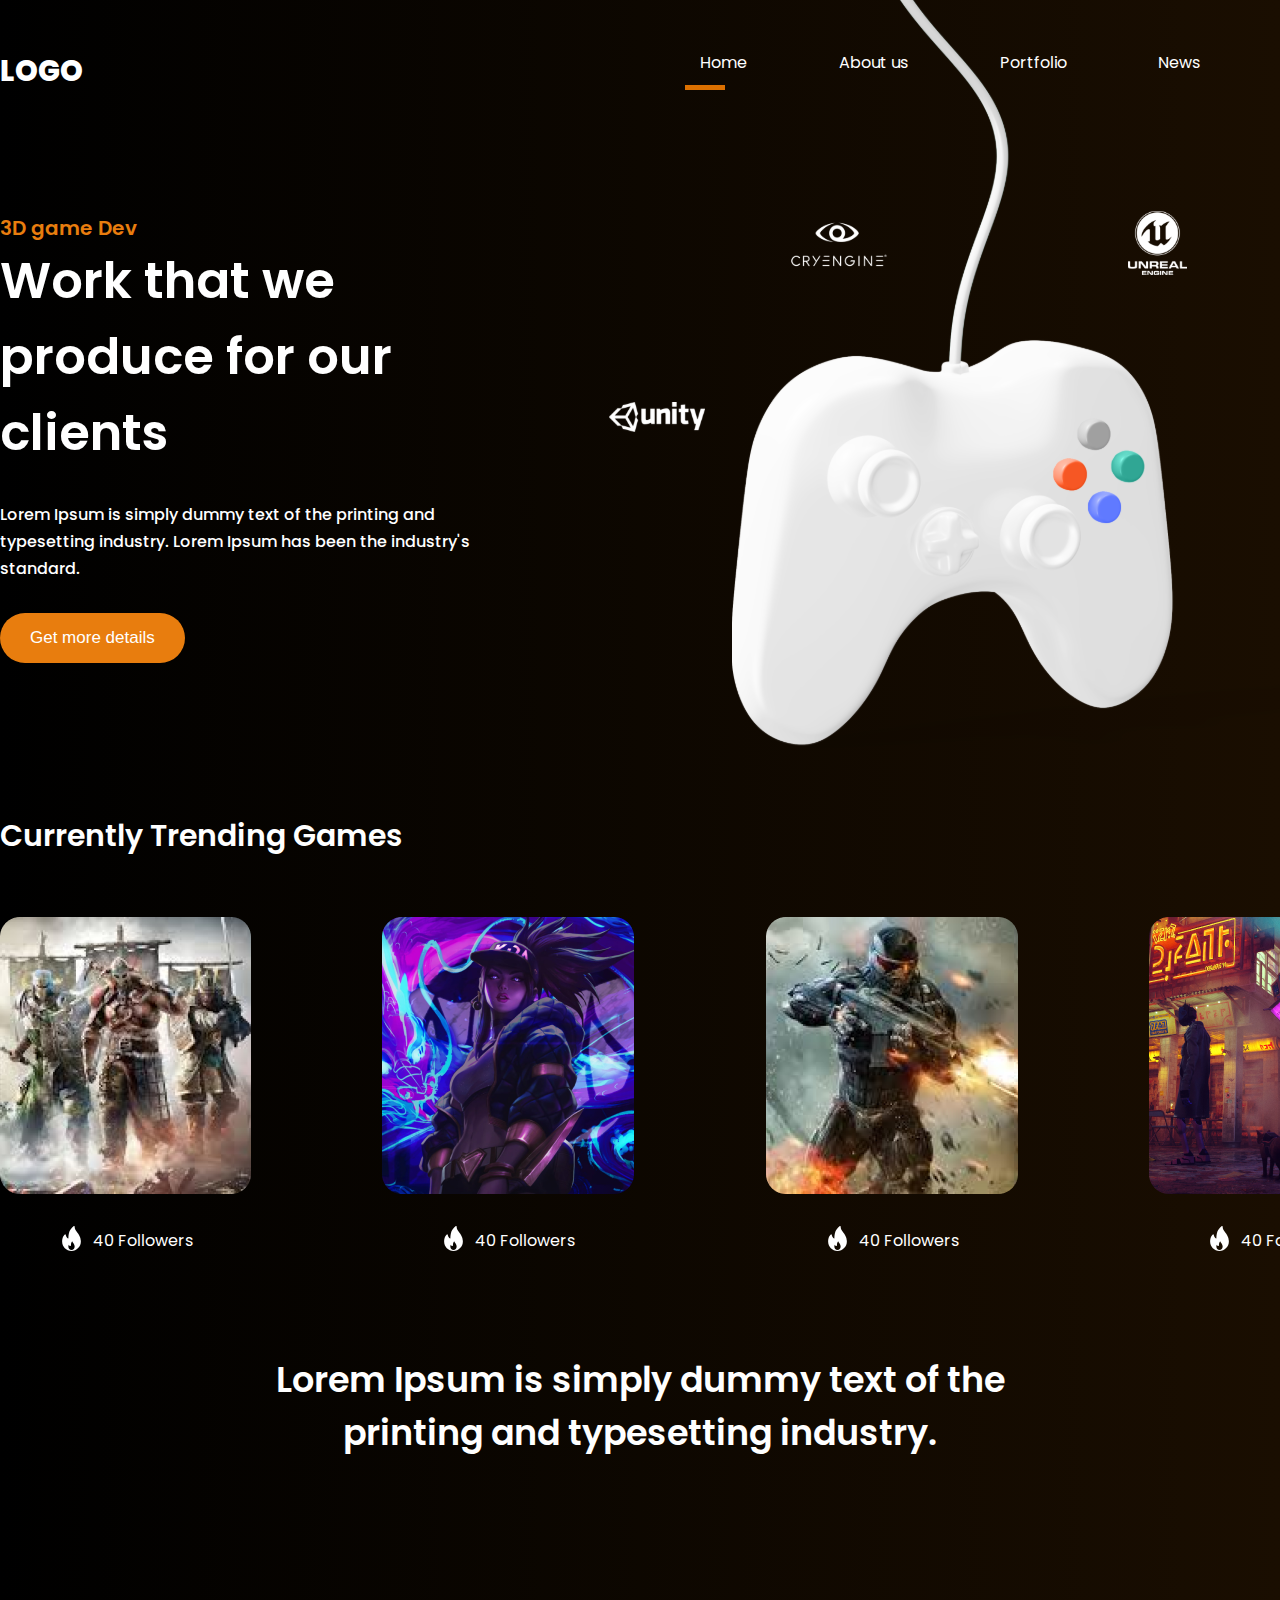
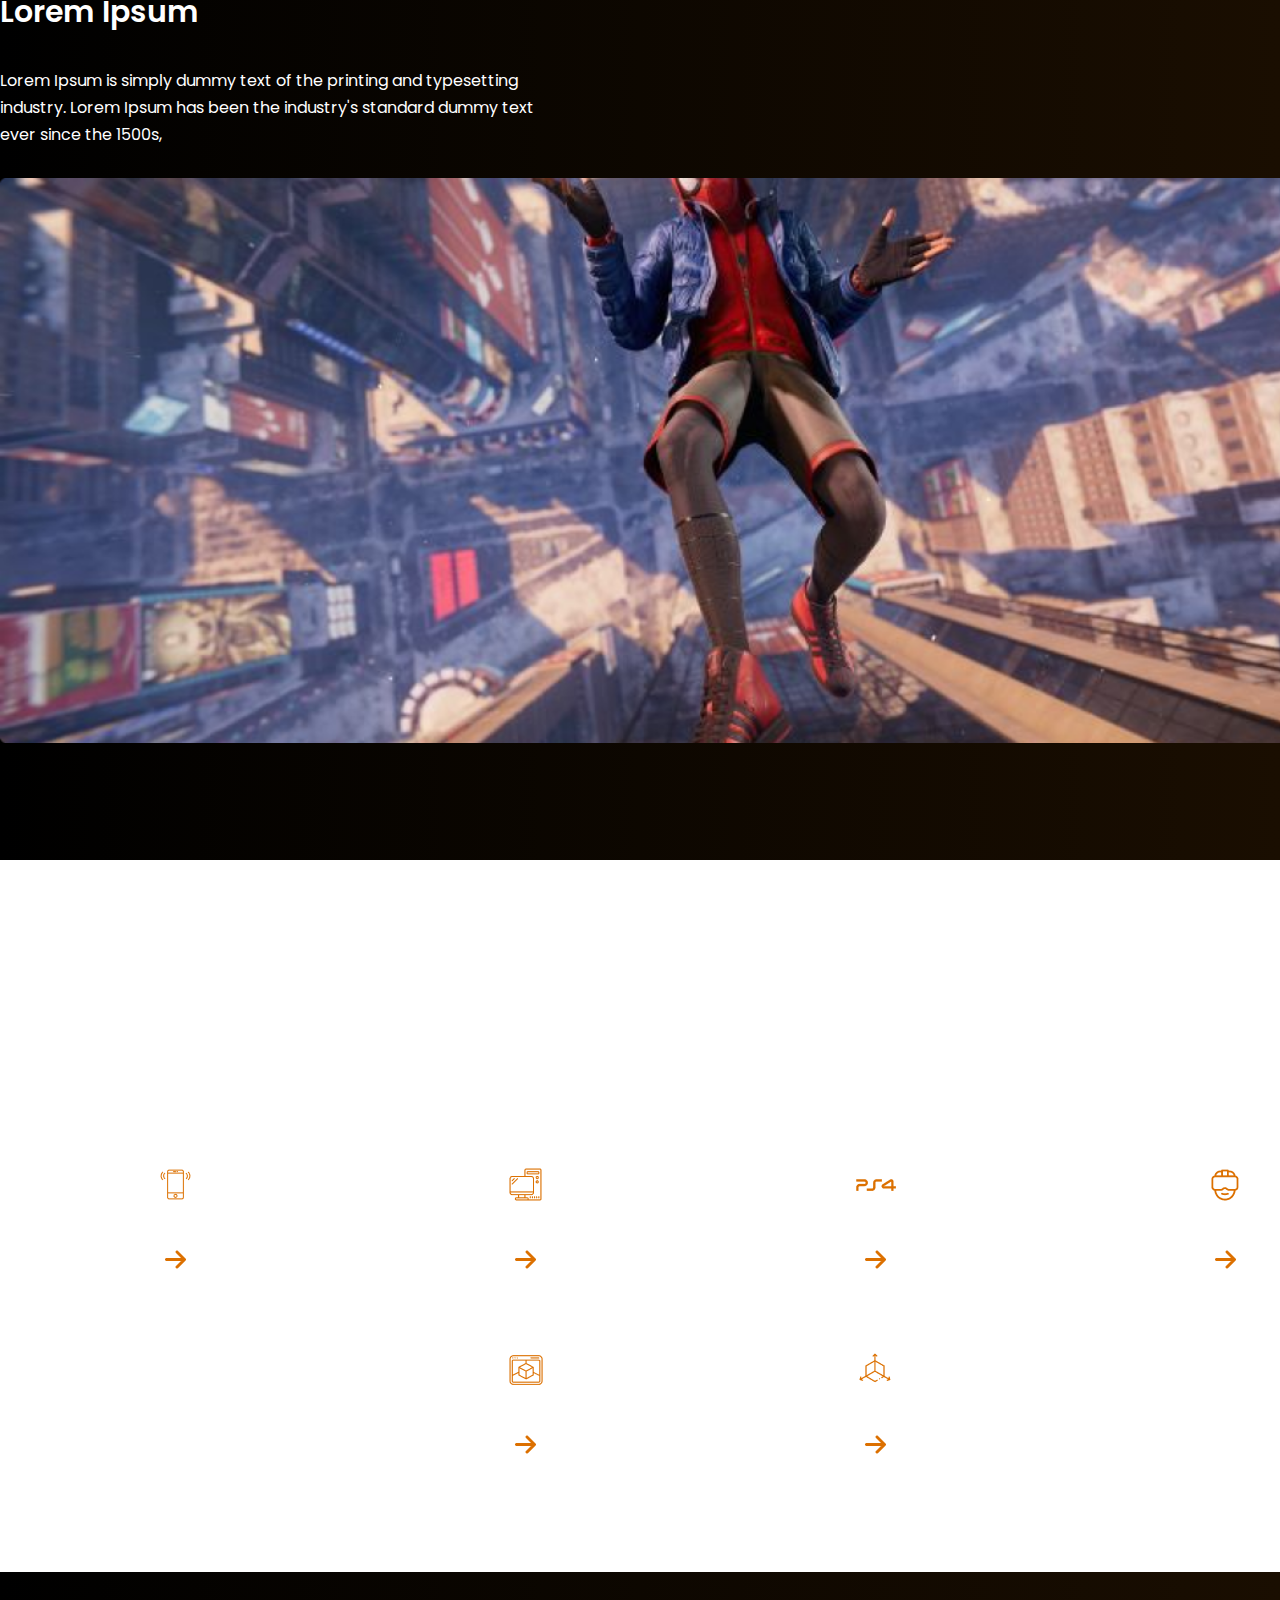
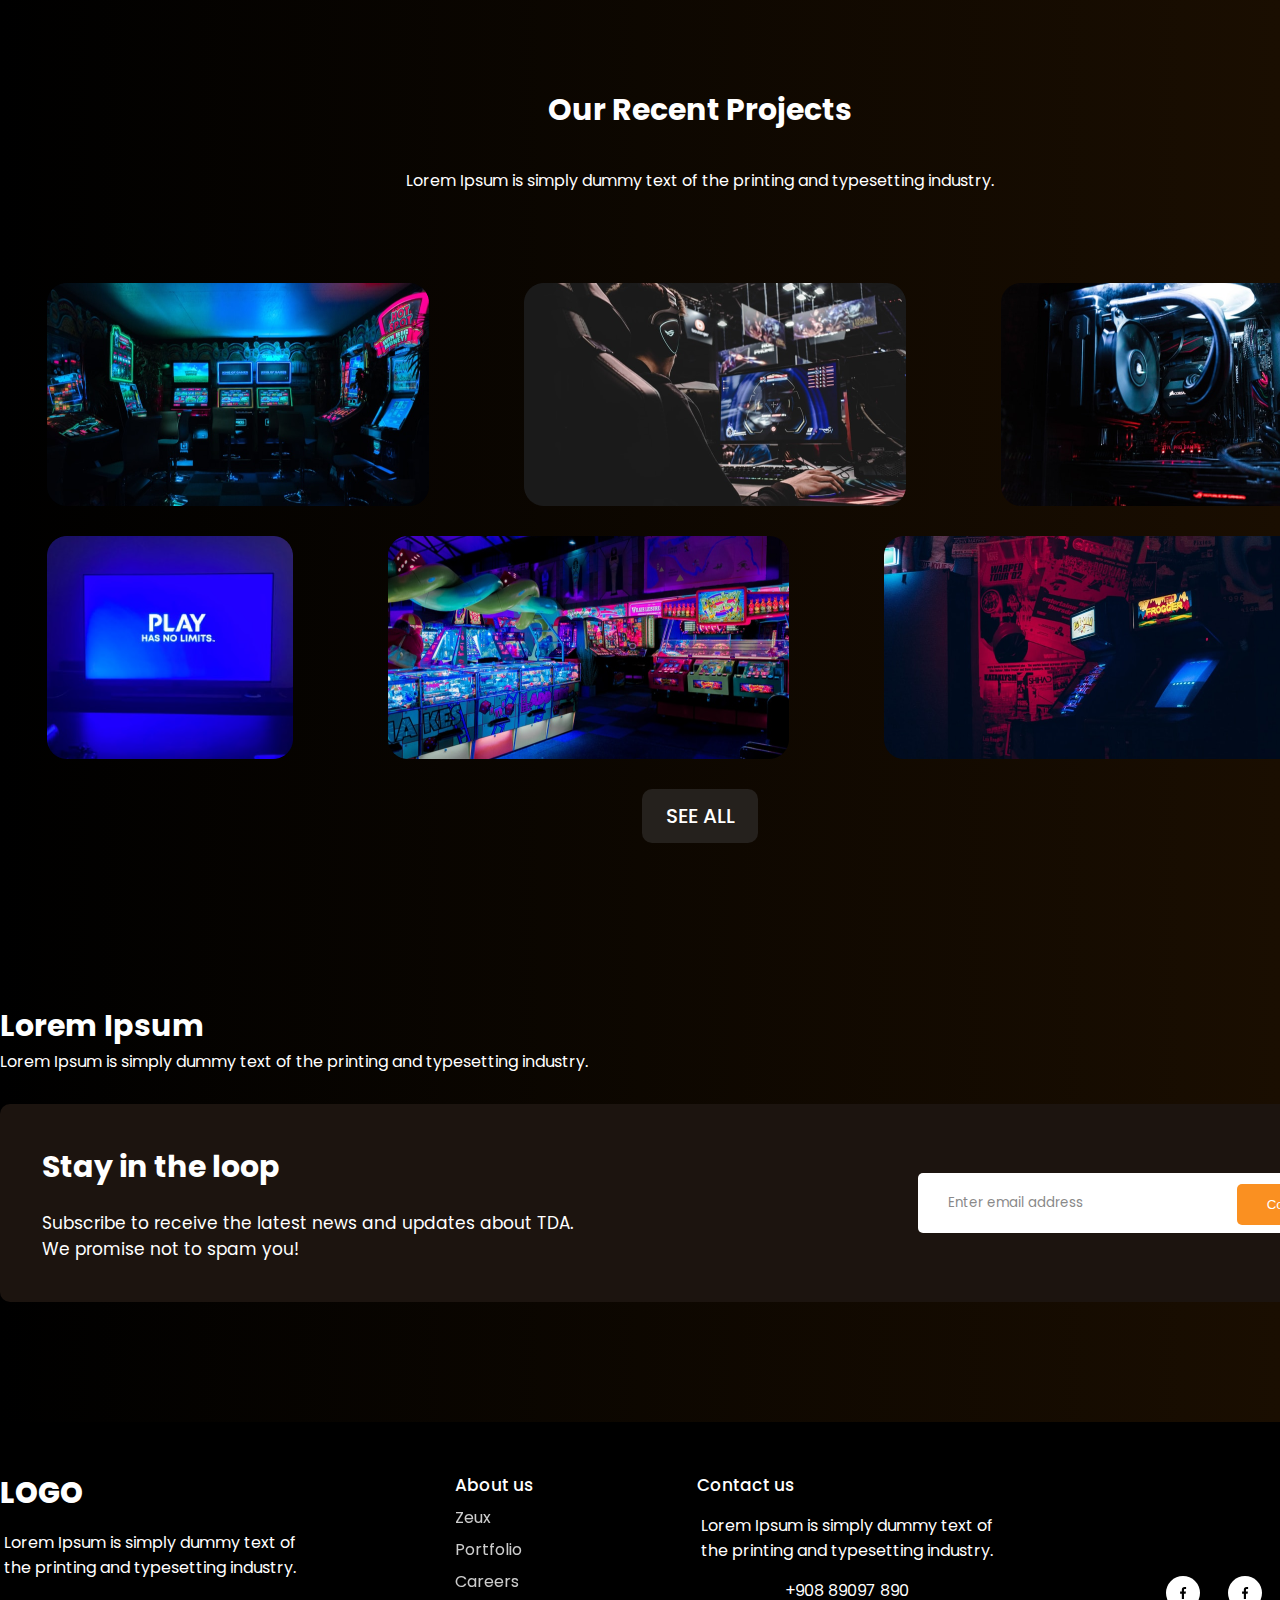
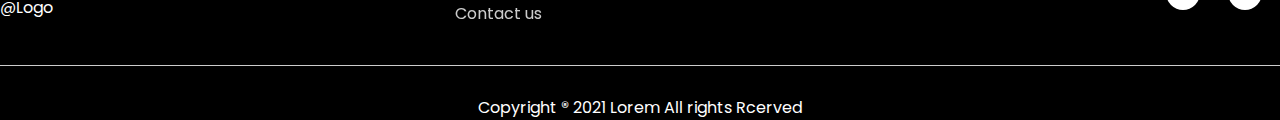
==== index.html @ ad62f010 "Закончит разметку footer" ====
<!DOCTYPE html>
<html lang="en">

<head>
    <meta charset="UTF-8">
    <meta name="viewport" content="width=device-width, initial-scale=1.0">
    <title>Layout practice</title>
    <link rel="stylesheet" href="css/main.css">
    <link rel="preconnect" href="https://fonts.googleapis.com">
    <link rel="preconnect" href="https://fonts.gstatic.com" crossorigin>
    <link
        href="https://fonts.googleapis.com/css2?family=Poppins:ital,wght@0,100;0,200;0,300;0,400;0,500;0,600;0,700;0,800;0,900;1,100;1,200;1,300;1,400;1,500;1,600;1,700;1,800;1,900&display=swap"
        rel="stylesheet">
</head>

<body>
    <div class="wrapper">
        <header class="container">
            <span class="logo">logo</span>
            <nav>
                <ul>
                    <li class="active"><a href="#">Home</a></li>
                    <li><a href="#">About us</a></li>
                    <li><a href="#">Portfolio</a></li>
                    <li><a href="#">News</a></li>
                    <li class="btn"><a href="#">Contacts</a></li>
                </ul>
            </nav>
        </header>
        <div class="hero container">
            <div class="hero--info">
                <h2>3D game Dev</h2>
                <h1>Work that we produce for our clients</h1>
                <p>Lorem Ipsum is simply dummy text of the printing and typesetting industry. Lorem Ipsum has been the
                    industry's standard.</p>
                <button class="btn">Get more details</button>
            </div>
            <img src="/img/joystick.svg" alt="joystick">
        </div>
        <div class="container trending">
            <a href="#" class="see-all">SEE ALL</a>
            <h3>Currently Trending Games</h3>

            <div class="games">
                <div class="block">
                    <img src="/img/games/game1.png" alt="some game">
                    <span><img src="/img/fire.svg" alt="fire">40 Followers</span>
                </div>
                <div class="block">
                    <img src="/img/games/game2.png" alt="some game">
                    <span><img src="/img/fire.svg" alt="fire">40 Followers</span>
                </div>
                <div class="block">
                    <img src="/img/games/game3.png" alt="some game">
                    <span><img src="/img/fire.svg" alt="fire">40 Followers</span>
                </div>
                <div class="block">
                    <img src="/img/games/game4.png" alt="some game">
                    <span><img src="/img/fire.svg" alt="fire">40 Followers</span>
                </div>
            </div>
        </div>

        <div class="container big-text">
            <p>Lorem Ipsum is simply dummy text of the printing and typesetting industry.</p>
        </div>
        <div class="container banner">
            <h3>Lorem Ipsum</h3>
            <p>Lorem Ipsum is simply dummy text of the printing and typesetting industry. Lorem Ipsum has been the
                industry's standard dummy text ever since the 1500s,</p>
            <img src="/img/banner.png" alt="banner">
        </div>
    </div>

    <div class="features">
        <div class="container">
            <h3>Lorem Ipsum is simply dummy text of the printing and typesetting industry.</h3>
            <p class="features-info__text">Lorem Ipsum is simply dummy text of the printing and typesetting industry.
                Lorem Ipsum has been the
                industry's standard dummy text ever since the 1500s,</p>
            <div class="info">
                <div class="block">
                    <img src="/img/features/feature1.png" alt="Mobile Game Development">
                    <p>Mobile Game Development</p>
                    <img src="/img/arrow.png" alt="arrow nav">
                </div>
                <div class="block">
                    <img src="/img/features/feature2.png" alt="PC Game Development">
                    <p>PC Game Development</p>
                    <img src="/img/arrow.png" alt="arrow nav">
                </div>
                <div class="block">
                    <img src="/img/features/feature3.png" alt="PS4 Game Development">
                    <p>PS4 Game Development</p>
                    <img src="/img/arrow.png" alt="arrow nav">
                </div>
                <div class="block">
                    <img src="/img/features/feature4.png" alt="AR/VR Solutions">
                    <p>AR/VR Solutions</p>
                    <img src="/img/arrow.png" alt="arrow nav">
                </div>
                <div class="block">
                    <img src="/img/features/feature5.png" alt="AR/ VR design">
                    <p>AR/ VR design</p>
                    <img src="/img/arrow.png" alt="arrow nav">
                </div>
                <div class="block">
                    <img src="/img/features/feature6.png" alt="3D Modelings">
                    <p>3D Modelings</p>
                    <img src="/img/arrow.png" alt="arrow nav">
                </div>
            </div>
        </div>
    </div>

    <div class="wrapper">
        <div class="container projects">
            <h3>Our Recent Projects</h3>
            <p>Lorem Ipsum is simply dummy text of the printing and typesetting industry. </p>
            <div class="images">
                <img src="/img/recent projects/proj1.png" alt="some project">
                <img src="/img/recent projects/proj2.png" alt="some project">
                <img src="/img/recent projects/proj3.png" alt="some project">

            </div>
            <div class="images">
                <img src="/img/recent projects/proj5.png" alt="some project">
                <img src="/img/recent projects/proj4.png" alt="some project">
                <img src="/img/recent projects/proj6.png" alt="some project">

            </div>
            <a class="see-all" href="#">SEE ALL</a>
        </div>
        <div class="container email">
            <h3>Lorem Ipsum</h3>
            <p>Lorem Ipsum is simply dummy text of the printing and typesetting industry.</p>
            <div class="block">
                <div class="email-info">
                    <h4>Stay in the loop</h4>
                    <p>Subscribe to receive the latest news and updates about TDA.
                        We promise not to spam you! </p>
                </div>
                <form method="post">
                    <input type="email" name="user-email" placeholder="Enter email address">
                    <button class="email__button">Continue</button>
                </form>
            </div>
        </div>
    </div>

    <footer>
        <div class="blocks container">
            <div>
                <span class="logo">logo</span>
                <p>Lorem Ipsum is simply dummy text of the printing and typesetting industry.</p>
                <p class="logo-text">@Logo</p>
            </div>
            <div>
                <h4>About us</h4>
                <ul>
                    <li>Zeux</li>
                    <li>Portfolio</li>
                    <li>Careers</li>
                    <li>Contact us</li>
                </ul>
            </div>
            <div>
                <h4>Contact us</h4>
                <p>Lorem Ipsum is simply dummy text of the printing and typesetting industry.</p>
                <p>+908 89097 890</p>
            </div>
            <div class="contacts">
             <div class="contacts-logo">
                <img src="/img/contacts/facebook.svg" alt="facebook logo">
             </div>
             <div class="contacts-logo">
                <img src="/img/contacts/facebook.svg" alt="facebook logo">
             </div>
             <div class="contacts-logo">
                <img src="/img/contacts/facebook.svg" alt="facebook logo">
             </div>
             <div class="contacts-logo">
                <img src="/img/contacts/facebook.svg" alt="facebook logo">
             </div>
            </div>
        </div>
        <hr>
        <p>Copyright ® 2021 Lorem All rights Rcerved</p>
    </footer>
</body>

</html>
---- css/main.css ----
* {
    margin: 0;
    padding: 0;
    color: #fff;
}

body {
    font-family: 'Poppins', sans-serif;
    font-weight: 400;
    font-size: 16px;
}

a {
    text-decoration: none;
}

img {
   max-width: 100%;
}

h3 {
    font-size: 30px;
}

.wrapper {
    background: rgb(0,0,0);
    background: linear-gradient(90deg, rgba(0,0,0,1) 0%, rgba(26,14,1,1) 100%);
    width: 100%;
}

.container {
    width: 1400px;
    margin: 0 auto;
}

header {
    padding: 50px 0;
}

header .logo,
footer .blocks .logo {
    text-transform: uppercase;
    font-size: 29px;
    font-weight: 800;
}

header nav {
    float: right;
    width: 50%;
}

header nav ul {
    list-style: none;
    display: flex;
    justify-content: space-between;
    z-index: 2;
    position: relative;
}

header nav ul li {
    display: inline-block;
}

header nav ul li.active::after {
   content: '';
   display: block;
   width: 40px;
   height: 5px;
   background-color: #DC7000;
   position: relative;
   top: 10px;
   left: -15px;

}

header nav ul li:not(.active):not(.btn) a:hover{
border-bottom: 5px solid #DC7000;
}

header nav ul li.btn a, .email .block button {
    background-color: #FA9021;
    padding: 9px 17px;
    border-radius: 5px;
    transition: all 500ms ease;
}

header nav ul li.btn a:hover, .email .block button:hover {
    background-color: #a02604;
}

.hero {
    padding-bottom: 100px;
    position: relative;
    z-index: 1;
}

.hero--info {
    width: 527px;
    padding-top: 70px;
}

.hero--info h2 {
    font-size: 20px;
    color: #E87D0E;
    font-weight: 600;
}

.hero--info h1 {
    font-size: 50px;
    font-weight: 600;
}

.hero--info p {
    font-weight: 500;
    line-height: 170%;
    margin: 30px 0;
}

.hero--info .btn {
    background: rgb(232,125,14);
    background: linear-gradient(90deg, rgba(232,125,14,1) 100%, rgba(251,158,60,1) 100%);
    border-radius: 50px;
    padding: 15px 30px;
    border: 0;
    transition: all 500ms ease;
    font-size: 17px;
}

.hero--info .btn:hover {
    cursor: pointer;
    transform: scale(1.1);
}

.hero img {
    position: absolute;
    top: -150px;
    right: 0;
}

.trending {
    padding-top: 50px;
}

.trending h3 {
    font-weight: 600;
}

.trending .see-all, .projects .see-all {
    font-size: 20px;
    font-weight: 500;
    border-radius: 10px;
    background-color: #25211D;
    padding: 12px 23px;
    display: block;
    float: right;
    transition: all 500ms ease;
}

.trending .see-all:hover, .projects .see-all:hover {
    transform: scale(1.1);
}

.trending .games {
    display: flex;
    justify-content: space-between;
    width: 100%;
    padding: 50px 0;
}

.trending .games span {
    display: block;
    text-align: center;
    margin-top: 20px;
}

.trending .games span img {
   position: relative;
   top: 5px;
   margin-right: 9px;
}

.big-text {
    padding: 50px 0;
    font-weight: 600;
    font-size: 35px;
    width: 826px;
    text-align: center;
}

.banner {
    padding: 80px 0;
}

.banner h3 {
    font-weight: 600;
    font-size: 30px;
    margin-bottom: 32px;
}

.banner p {
  line-height: 170%;
  margin-bottom: 30px;
  width: 545px;
}

.banner img {
    width: 100%;
    margin-bottom: 30px;
}

.features {
    background: url('/img/background.png') no-repeat center center fixed;
    background-size: cover;
    padding: 80px 0;
}

.features h3, 
.features .features-info__text {
    text-align: center;
    margin-bottom: 20px;
    width: 800;
    margin-left: 310px;
    margin-right: 310px;
}


.features .info {
    display: flex;
    justify-content: center;
    flex-wrap: wrap;
}

.features .info .block {
    text-align: center;
    width: 25%;
    margin: 30px 0;
}

.projects {
    padding: 100px 0;
}

.projects h3, 
.projects p {
    text-align: center;
}

.projects h3 {
    padding: 15px 0;
}

.projects p {
    padding-top: 20px;
    padding-bottom: 60px;
}

.projects .images {
    display: flex;
    justify-content: space-around;
    margin: 30px 0;
}

.projects .see-all {
    float: none;
    text-align: center;
    width: 70px;
    margin: 0px auto auto auto;
}

.email {
    padding-bottom: 120px;
}

.email h3 {
    margin-top: 60px;
    font-size: 30px;
}

.email .block {
    background: #1C140F;
    margin-top: 30px;
    border-radius: 10px;
    padding: 40px 3%;
    width: 94%;
    display: flex;
    justify-content: space-between;
    align-items: center;
    position: relative;
}

.email-info p {
    font-size: 17px;
    width: 70%;
}

.email-info h4 {
    font-size: 30px;
    margin-bottom: 20px;
}

.email .block input {
    background: #fff;
    outline: none;
    border: 0;
    border-radius: 5px;
    width: 380px;
    font-family: 'Poppins', sans-serif;
    font-weight: 400;
    padding: 20px 30px;
    position: relative;
    
}

.email .block input::placeholder {
    color: #898989
}

.email .block button {
    cursor: pointer;
    border: 0;
    padding: 13px 30px;
    position: absolute;
    bottom: 77px;
    right: 50px;
}

footer {
    background: #000;
    padding-top: 50px;
}

footer .blocks {
    display: flex;
    justify-content: space-between;
}

footer .blocks p {
    width: 300px;
    margin: 15px 0;
}

footer .blocks h4 {
    font-weight: 500;
    font-size: 17px;
}

footer .blocks ul {
    list-style: none;

}

footer .blocks ul li {
    margin-top: 7px;
    opacity: 0.8;
}

footer hr {
    margin: 30px 0;
    border: 0;
    height: 0.6px;
    background: #ccc;
}

footer p {
    text-align: center;
}

footer .contacts {
    display: flex;
    align-items: flex-end;
}

footer .logo-text {
   text-align: left;
}
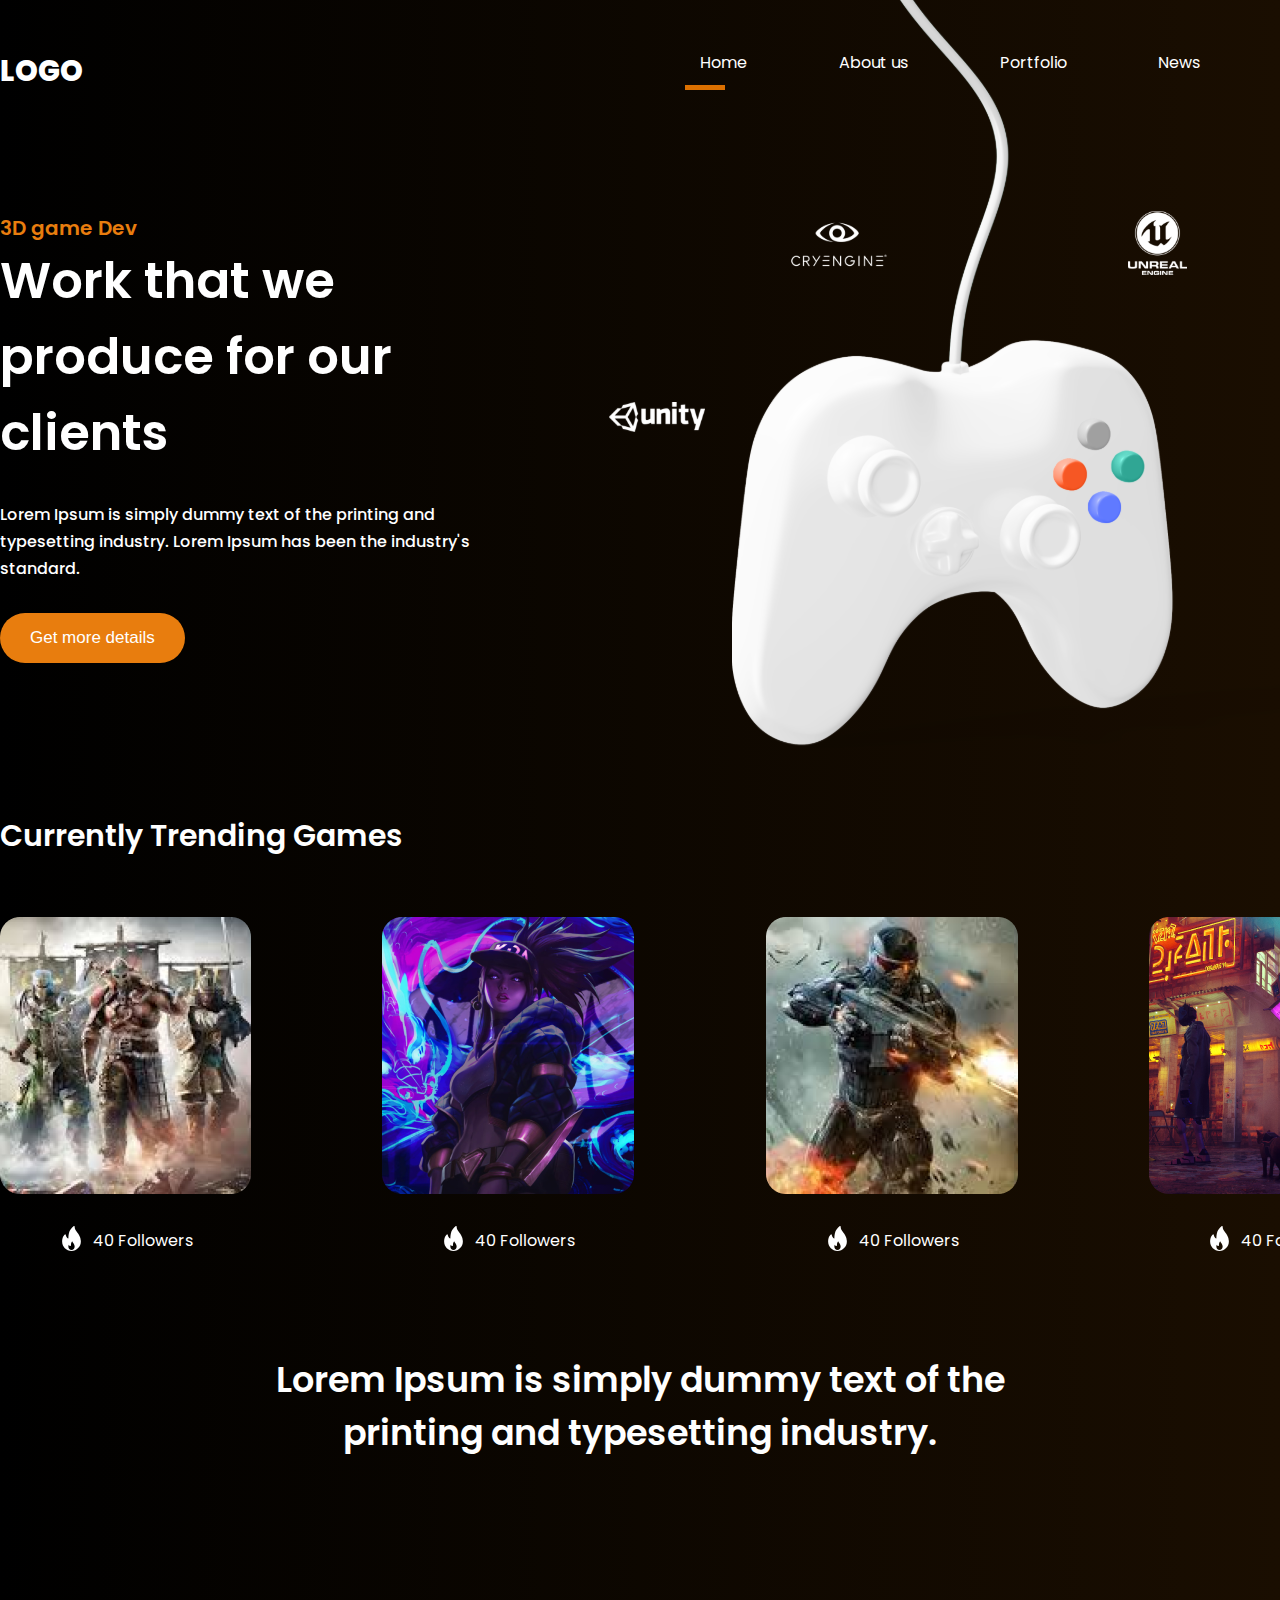
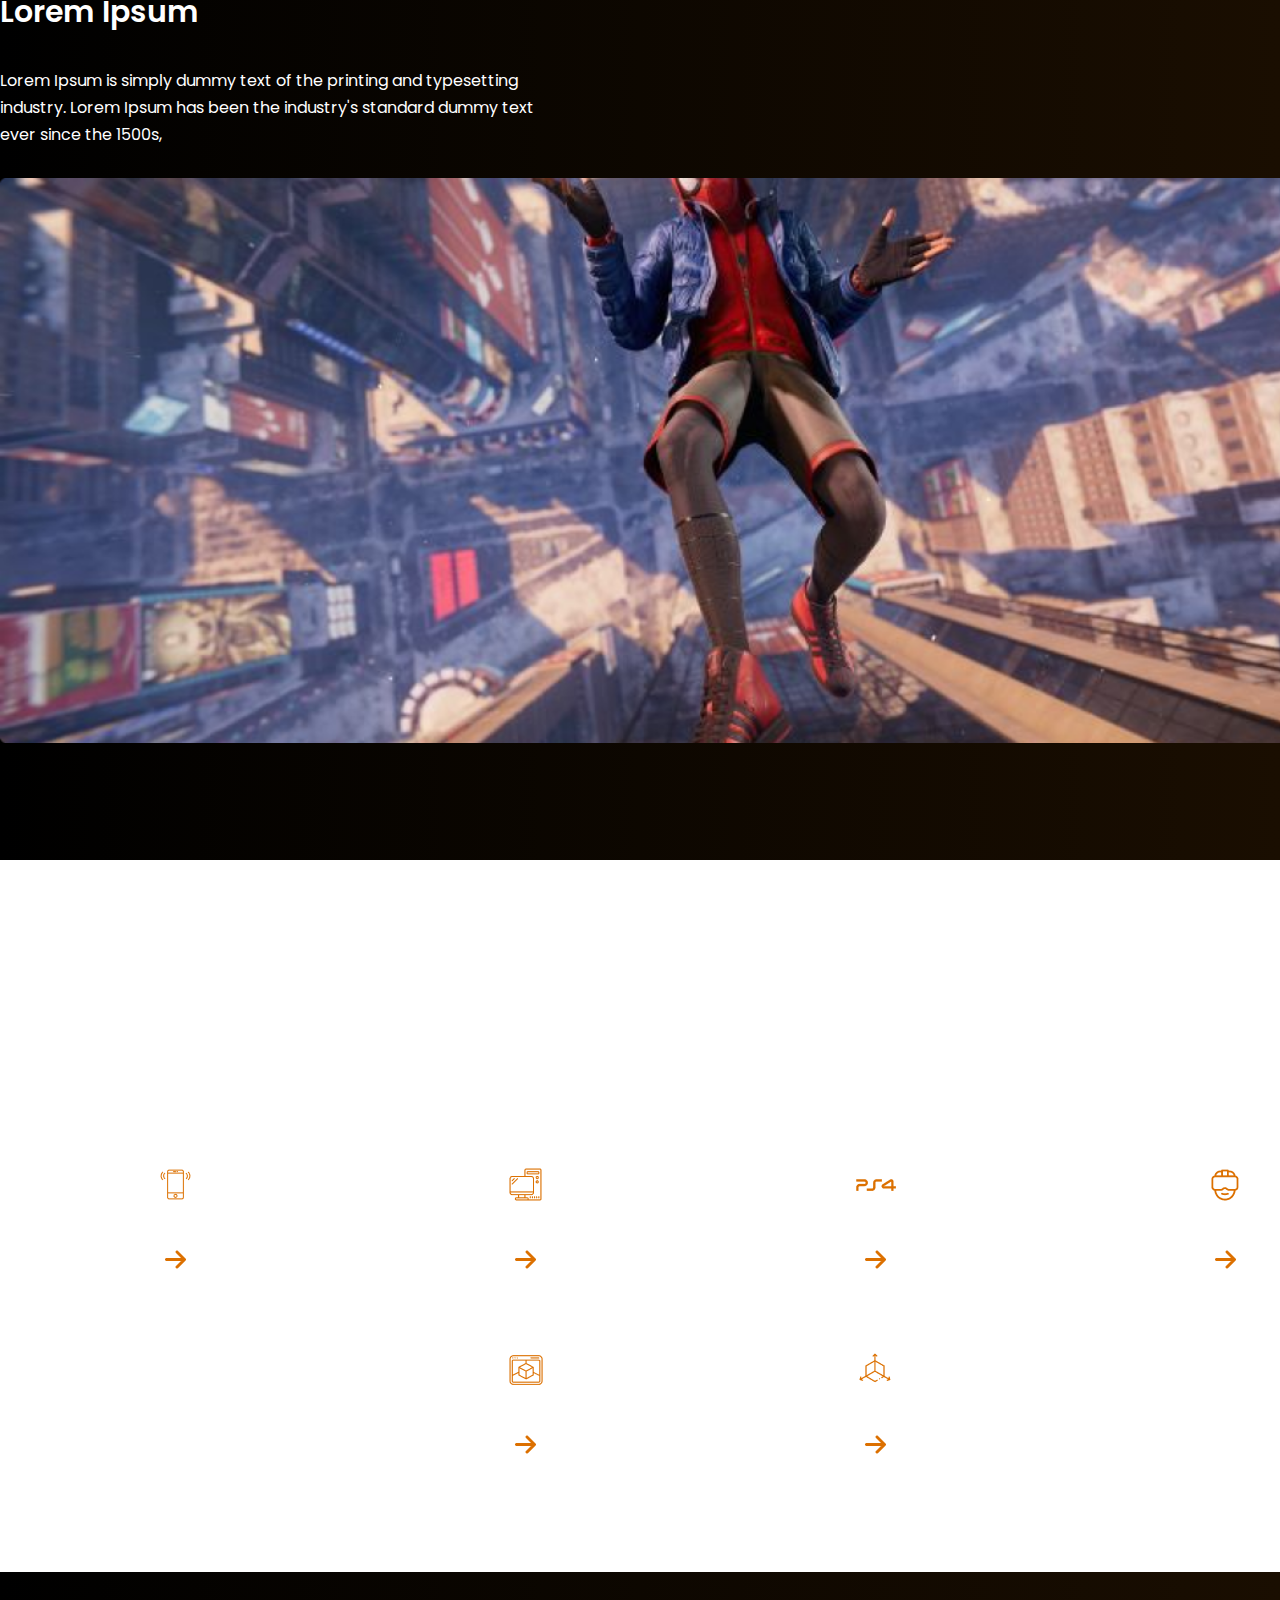
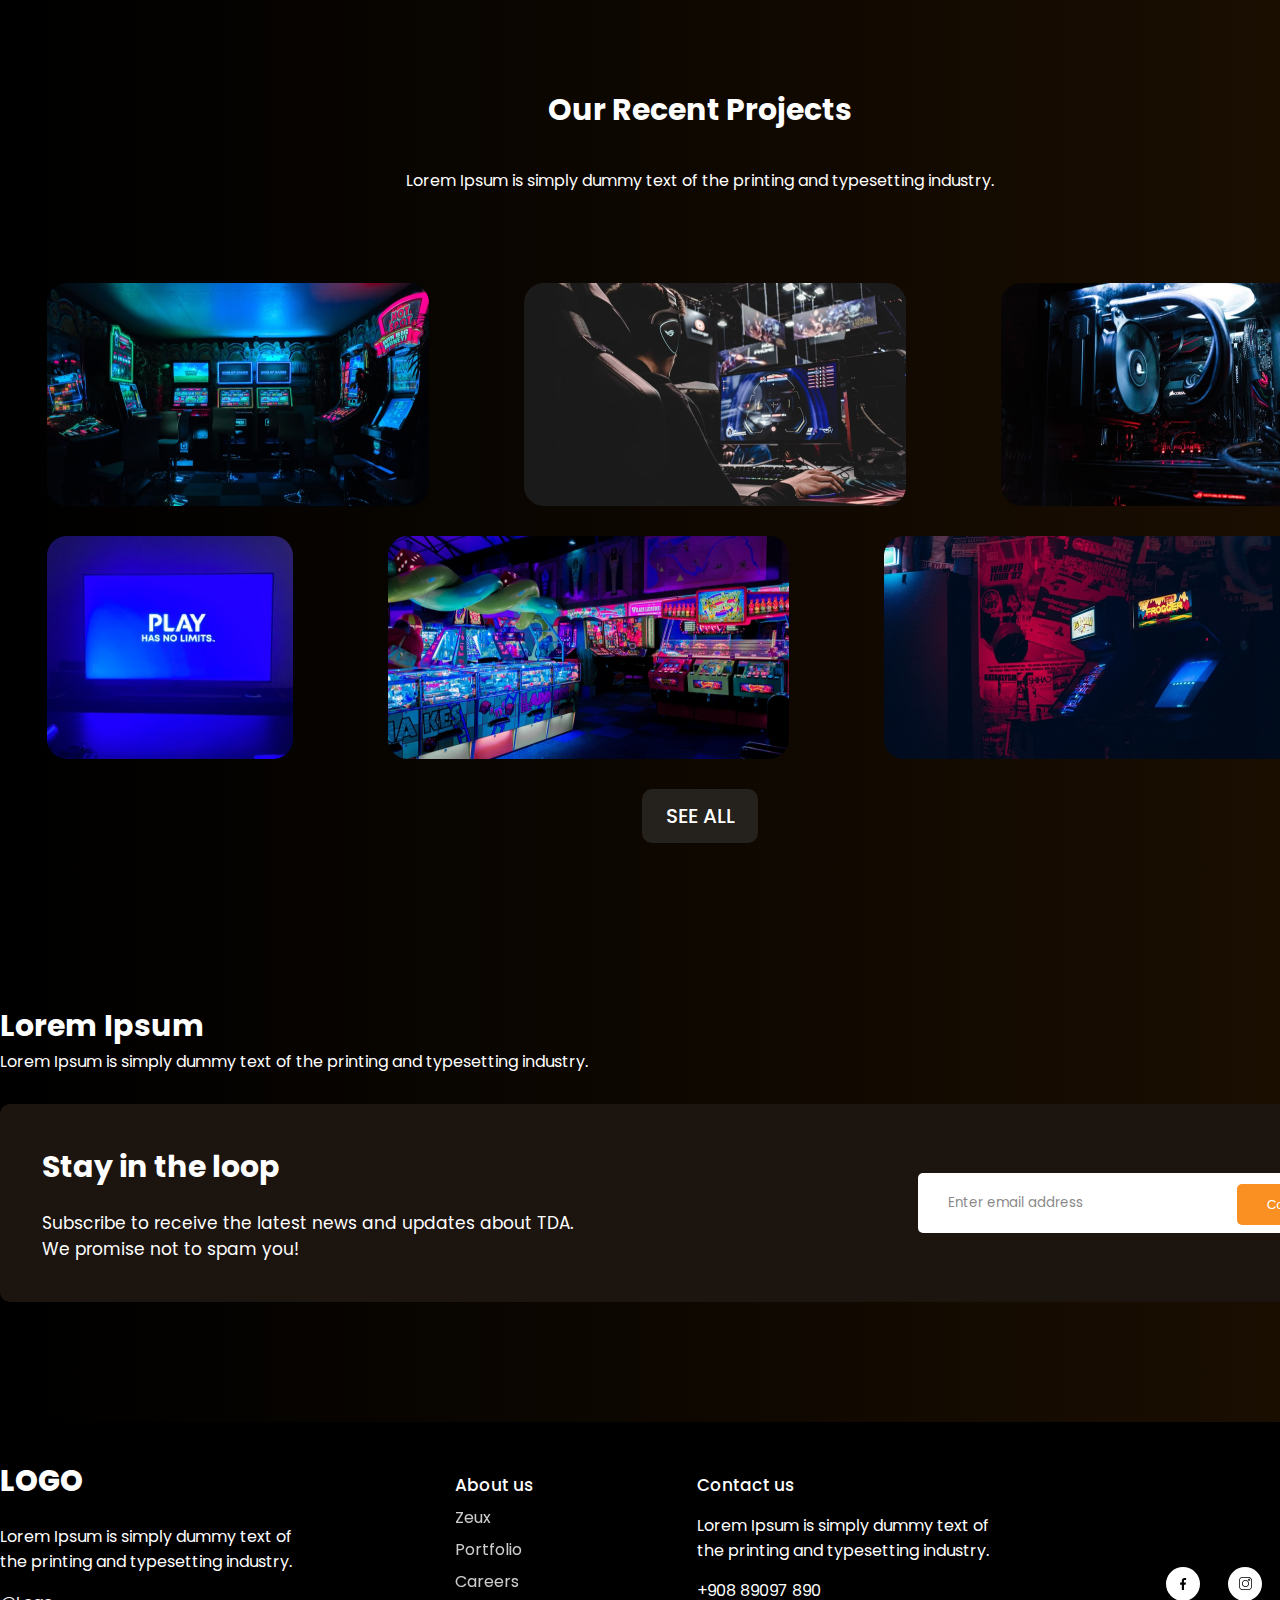
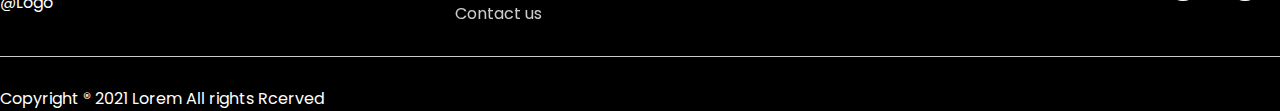
==== commit e6146d67: "Добавит заготовку для страницы о нас" ====
--- a/index.html
+++ b/index.html
@@ -150,7 +150,7 @@
 
     <footer>
         <div class="blocks container">
-            <div>
+            <div class="logo-info">
                 <span class="logo">logo</span>
                 <p>Lorem Ipsum is simply dummy text of the printing and typesetting industry.</p>
                 <p class="logo-text">@Logo</p>
@@ -164,7 +164,7 @@
                     <li>Contact us</li>
                 </ul>
             </div>
-            <div>
+            <div class="test">
                 <h4>Contact us</h4>
                 <p>Lorem Ipsum is simply dummy text of the printing and typesetting industry.</p>
                 <p>+908 89097 890</p>
@@ -174,13 +174,13 @@
                 <img src="/img/contacts/facebook.svg" alt="facebook logo">
              </div>
              <div class="contacts-logo">
-                <img src="/img/contacts/facebook.svg" alt="facebook logo">
+                <img src="/img/contacts/instagram.svg" alt="instagram logo">
              </div>
              <div class="contacts-logo">
-                <img src="/img/contacts/facebook.svg" alt="facebook logo">
+                <img src="/img/contacts/twitter.svg" alt="twitter logo">
              </div>
              <div class="contacts-logo">
-                <img src="/img/contacts/facebook.svg" alt="facebook logo">
+                <img src="/img/contacts/linkedin.svg" alt="linkedin logo">
              </div>
             </div>
         </div>
--- a/css/main.css
+++ b/css/main.css
@@ -332,6 +332,7 @@
 footer .blocks {
     display: flex;
     justify-content: space-between;
+    position: relative;
 }
 
 footer .blocks p {
@@ -346,7 +347,6 @@
 
 footer .blocks ul {
     list-style: none;
-
 }
 
 footer .blocks ul li {
@@ -361,15 +361,21 @@
     background: #ccc;
 }
 
-footer p {
-    text-align: center;
-}
-
 footer .contacts {
     display: flex;
     align-items: flex-end;
 }
 
 footer .logo-text {
-   text-align: left;
-}+   position: absolute;
+   bottom: -4px
+}
+
+footer .logo {
+    position: absolute;
+    top: -12px;
+}
+
+footer .blocks .logo-info {
+    align-content: center;
+}
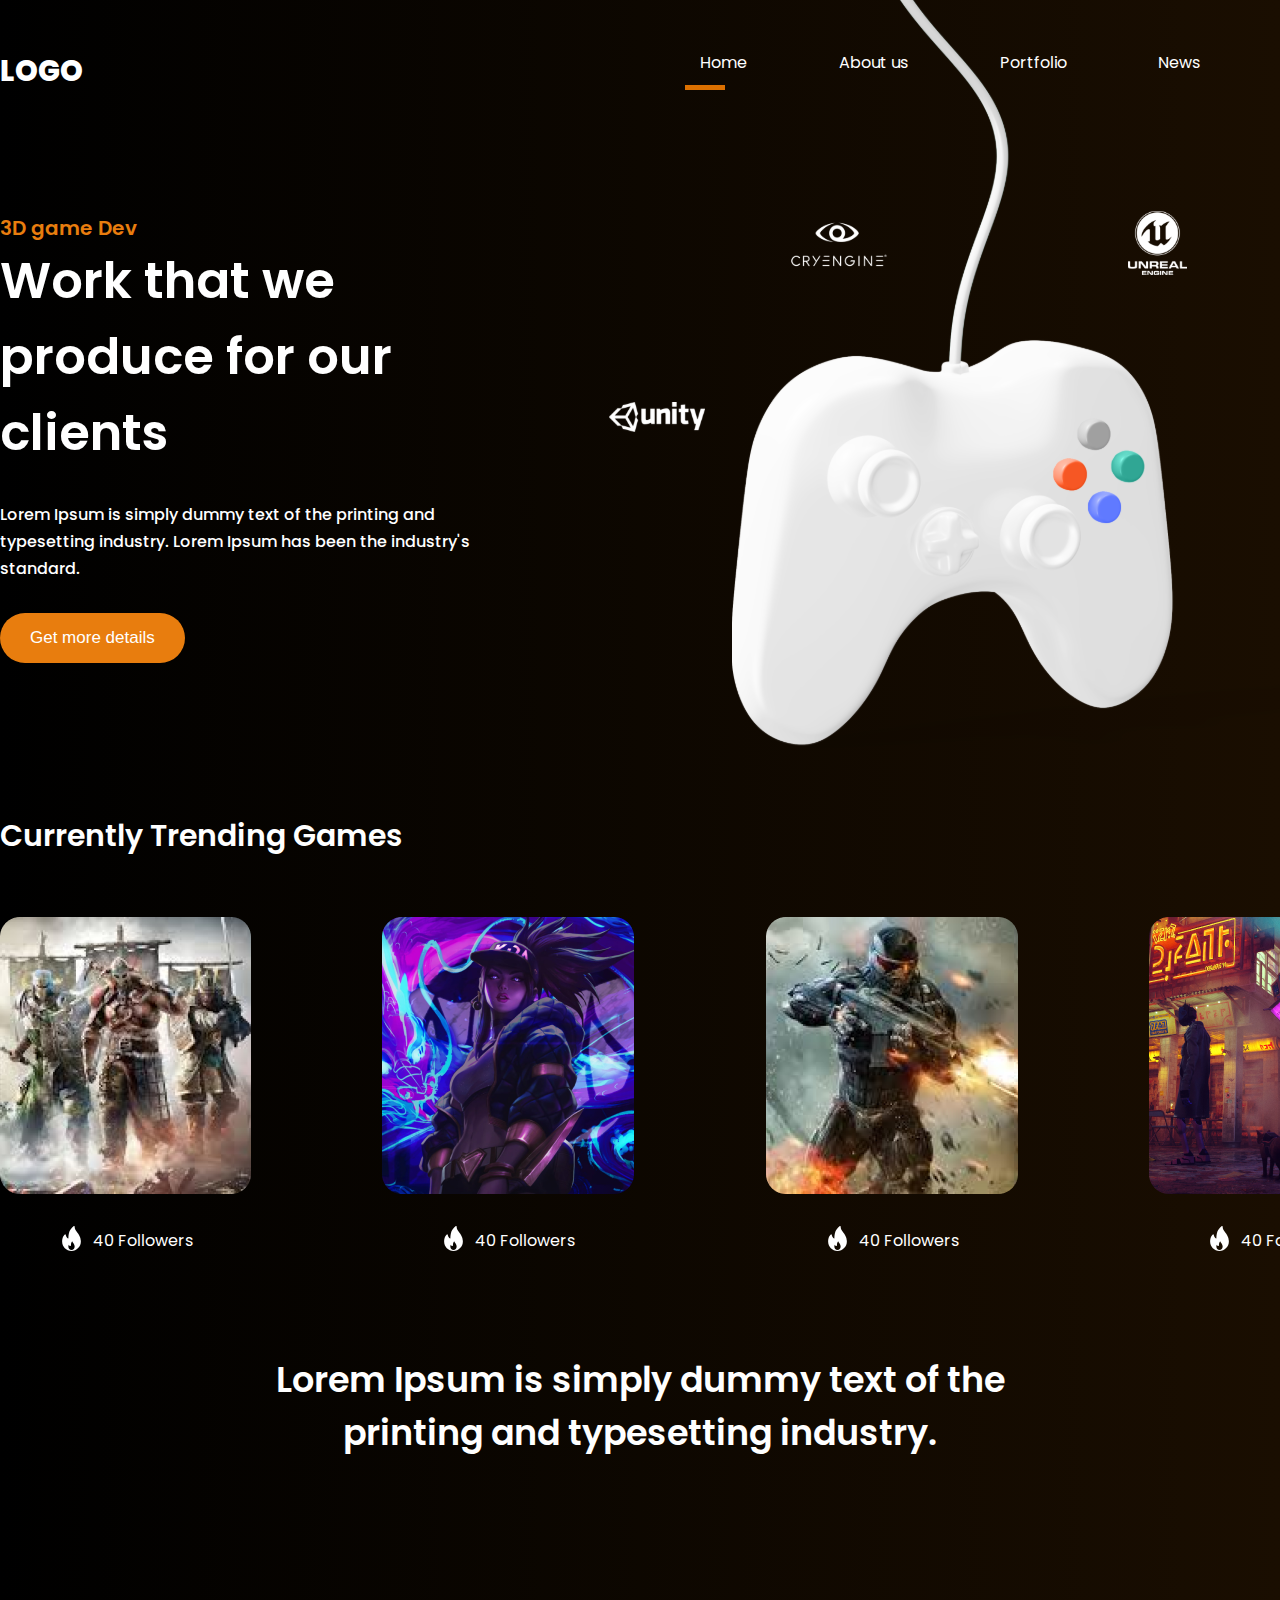
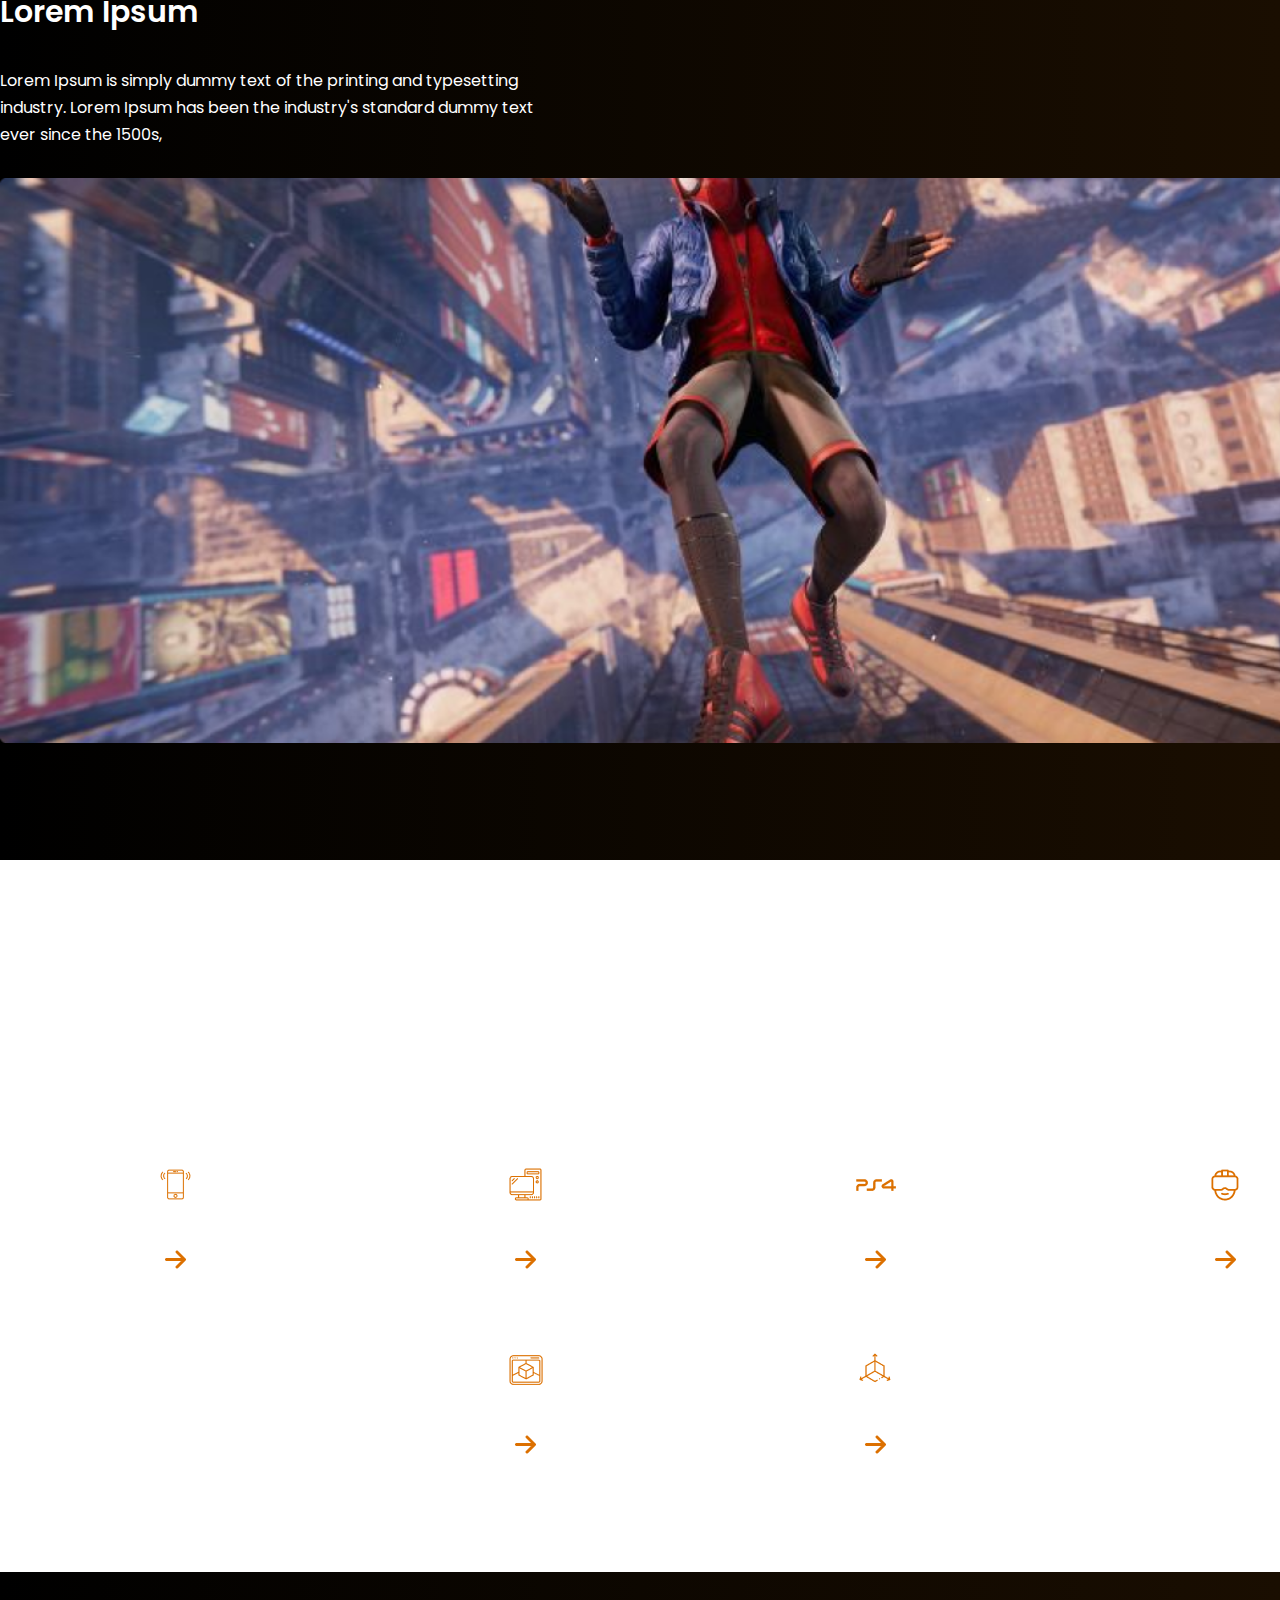
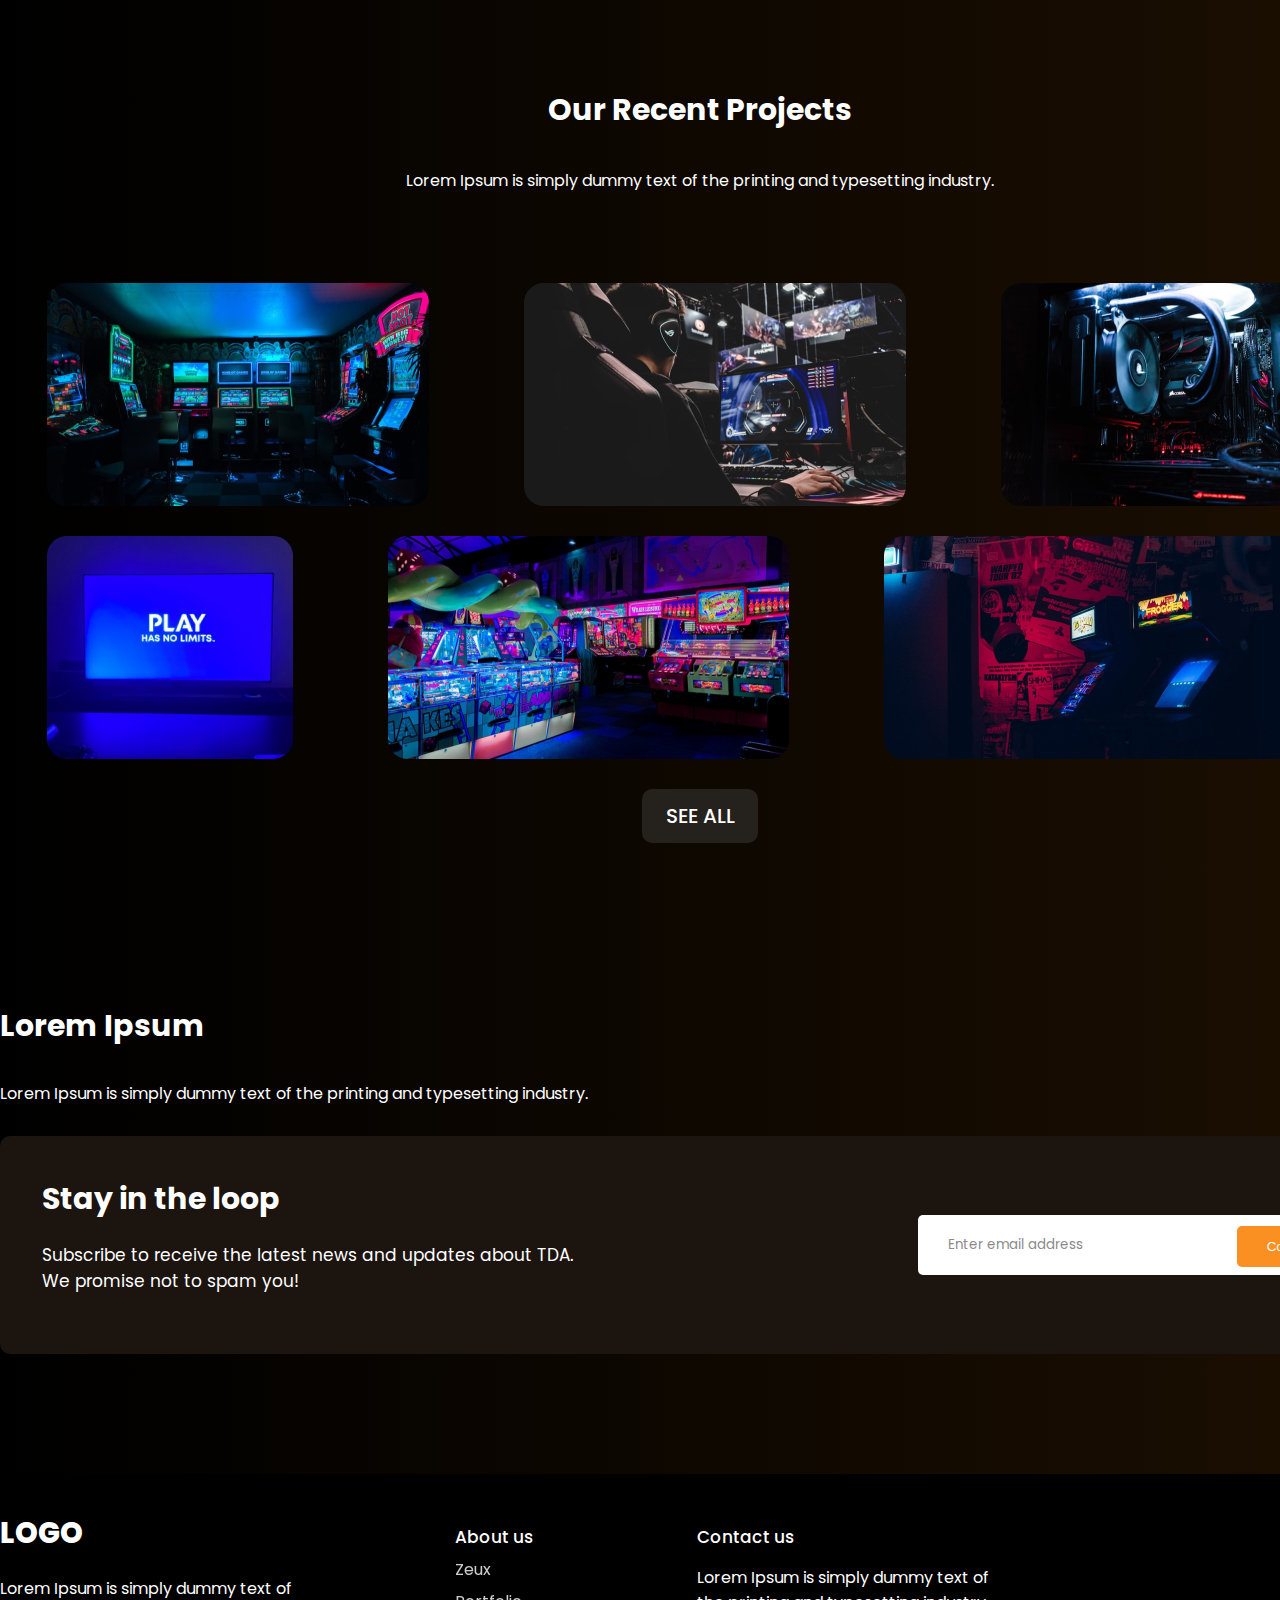
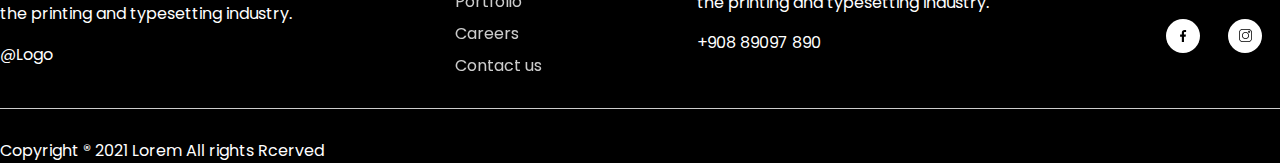
==== commit 70bf8b56: "Добавит email-info, закончит работу над страничкой about" ====
--- a/index.html
+++ b/index.html
@@ -20,13 +20,14 @@
             <nav>
                 <ul>
                     <li class="active"><a href="#">Home</a></li>
-                    <li><a href="#">About us</a></li>
+                    <li><a href="/about.html">About us</a></li>
                     <li><a href="#">Portfolio</a></li>
                     <li><a href="#">News</a></li>
                     <li class="btn"><a href="#">Contacts</a></li>
                 </ul>
             </nav>
         </header>
+
         <div class="hero container">
             <div class="hero--info">
                 <h2>3D game Dev</h2>
@@ -142,7 +143,7 @@
                 </div>
                 <form method="post">
                     <input type="email" name="user-email" placeholder="Enter email address">
-                    <button class="email__button">Continue</button>
+                    <button class="email__button" type="button">Continue</button>
                 </form>
             </div>
         </div>
@@ -164,7 +165,7 @@
                     <li>Contact us</li>
                 </ul>
             </div>
-            <div class="test">
+            <div>
                 <h4>Contact us</h4>
                 <p>Lorem Ipsum is simply dummy text of the printing and typesetting industry.</p>
                 <p>+908 89097 890</p>
--- a/css/main.css
+++ b/css/main.css
@@ -116,7 +116,8 @@
     margin: 30px 0;
 }
 
-.hero--info .btn {
+.hero--info .btn, 
+.hero-about .info .btn {
     background: rgb(232,125,14);
     background: linear-gradient(90deg, rgba(232,125,14,1) 100%, rgba(251,158,60,1) 100%);
     border-radius: 50px;
@@ -126,7 +127,8 @@
     font-size: 17px;
 }
 
-.hero--info .btn:hover {
+.hero--info .btn:hover,
+.hero-about .info .btn:hover {
     cursor: pointer;
     transform: scale(1.1);
 }
@@ -273,7 +275,12 @@
 
 .email h3 {
     margin-top: 60px;
+    margin-bottom: 32px;
     font-size: 30px;
+}
+
+.email p {
+    margin-bottom: 20px;
 }
 
 .email .block {
@@ -287,6 +294,7 @@
     align-items: center;
     position: relative;
 }
+
 
 .email-info p {
     font-size: 17px;
@@ -320,9 +328,200 @@
     border: 0;
     padding: 13px 30px;
     position: absolute;
-    bottom: 77px;
+    bottom: 87px;
     right: 50px;
 }
+
+.hero-about {
+    position: relative;
+}
+
+.hero-about .info {
+    width: 450px;
+    height: 450px;
+    padding-top: 60px;
+    padding-bottom: 300px;
+}
+
+.hero-about .info .breadcrumbs__list {
+    display: flex;
+    justify-content: flex-start;
+    flex-wrap: wrap;
+    list-style-type: none;
+    gap: 20px;
+}
+
+.breadcrumbs {
+    margin-bottom: 38px;
+}
+
+
+.breadcrumbs__link.active {
+    color: #E47500;
+}
+
+
+.hero-about .info h1 {
+    margin-bottom: 15px;
+    font-size: 30px;
+    margin-bottom: 25px;
+}
+
+.hero-about .info p {
+    margin-bottom: 15px;
+    font-size: 15px;
+    margin-bottom: 25px;
+}
+
+.hero-about .info .btn {
+    margin-top: 20px;
+}
+
+.hero-about img {
+    position: absolute;
+    top: 0;
+    right: -100px;
+    width: 739px;
+    height: 656px;
+}
+
+.work {
+    padding: 80px 0;
+}
+
+.work h2 { 
+    font-size: 25px;
+    margin-bottom: 63px;
+}
+
+.work .blocks {
+    display: flex;
+    justify-content: space-between;
+}
+
+.work .blocks .block {
+   width: 25%;
+   border-radius: 10px;
+   padding: 40px 35px;
+   background: #1C140F;
+   width: 378px;
+   height: 348px;
+   display: flex;
+   flex-direction: column;
+   justify-content: center;
+   border-radius: 20px;
+}
+
+.work .blocks .block .badge {
+    border-radius: 7px;
+    padding: 10px 10px;
+    width: 140px;
+    text-align: center;
+}
+
+.work .blocks .block .badge.purple {
+    background: #560f67;
+}
+
+.work .blocks .block .badge.brown {
+    background: #31190D
+}
+
+.work .blocks .block .badge.green {
+    background: #192A1D;
+}
+
+.work .blocks .block span {
+    margin: 19px 0;
+}
+
+.work .blocks .block h3 {
+   font-size: 20px;
+   margin: 16px 0;
+}
+
+.work .blocks .block p {
+    width: 333px;
+    margin: 16px 0;
+}
+
+.about-info {
+    position: relative;
+    background-color: #1C140F; 
+    padding-top: 100px;
+    padding-left: 100px;
+    border-radius: 14px;
+    height: 503px;
+    width: 60%;
+    margin-top: 40px;
+}
+
+.about-info img {
+    bottom: 0;
+    position: absolute;
+}
+
+.about-info .block {
+    position: absolute;
+    display: flex;
+    flex-direction: column;
+    top: 120px; 
+    right: 270px;
+    width: 536px;
+    margin: 20px 0;
+}
+
+.about-info .block h2,
+.about-info .block p,
+.about-info .block span {
+    margin: 14px 0;
+}
+
+.about-info .block h2 {
+    font-size: 28px;
+}
+
+.our-team {
+    padding: 80px 0;
+}
+
+.our-team h2 {
+    margin-left: 40px;
+}
+
+.our-team .blocks {
+    display: flex;
+    justify-content: center;
+    margin-top: 53px;
+    gap: 28px
+}
+
+.our-team .blocks .block {
+    display: flex;
+    flex-direction: column;
+    background-color: #1C140F;
+    align-items: center;
+    border-radius: 14px;
+    width: 295px;
+    height: 253px;
+    justify-content: center;
+
+}
+
+.our-team .blocks .block h3 {
+    font-size: 19px;
+    margin: 4px 0;
+}
+
+.our-team .blocks .block p {
+    margin: 4px 0;
+}
+
+.our-team .blocks .block img {
+    height: 123px;
+    width: 123px;
+}
+
 
 footer {
     background: #000;
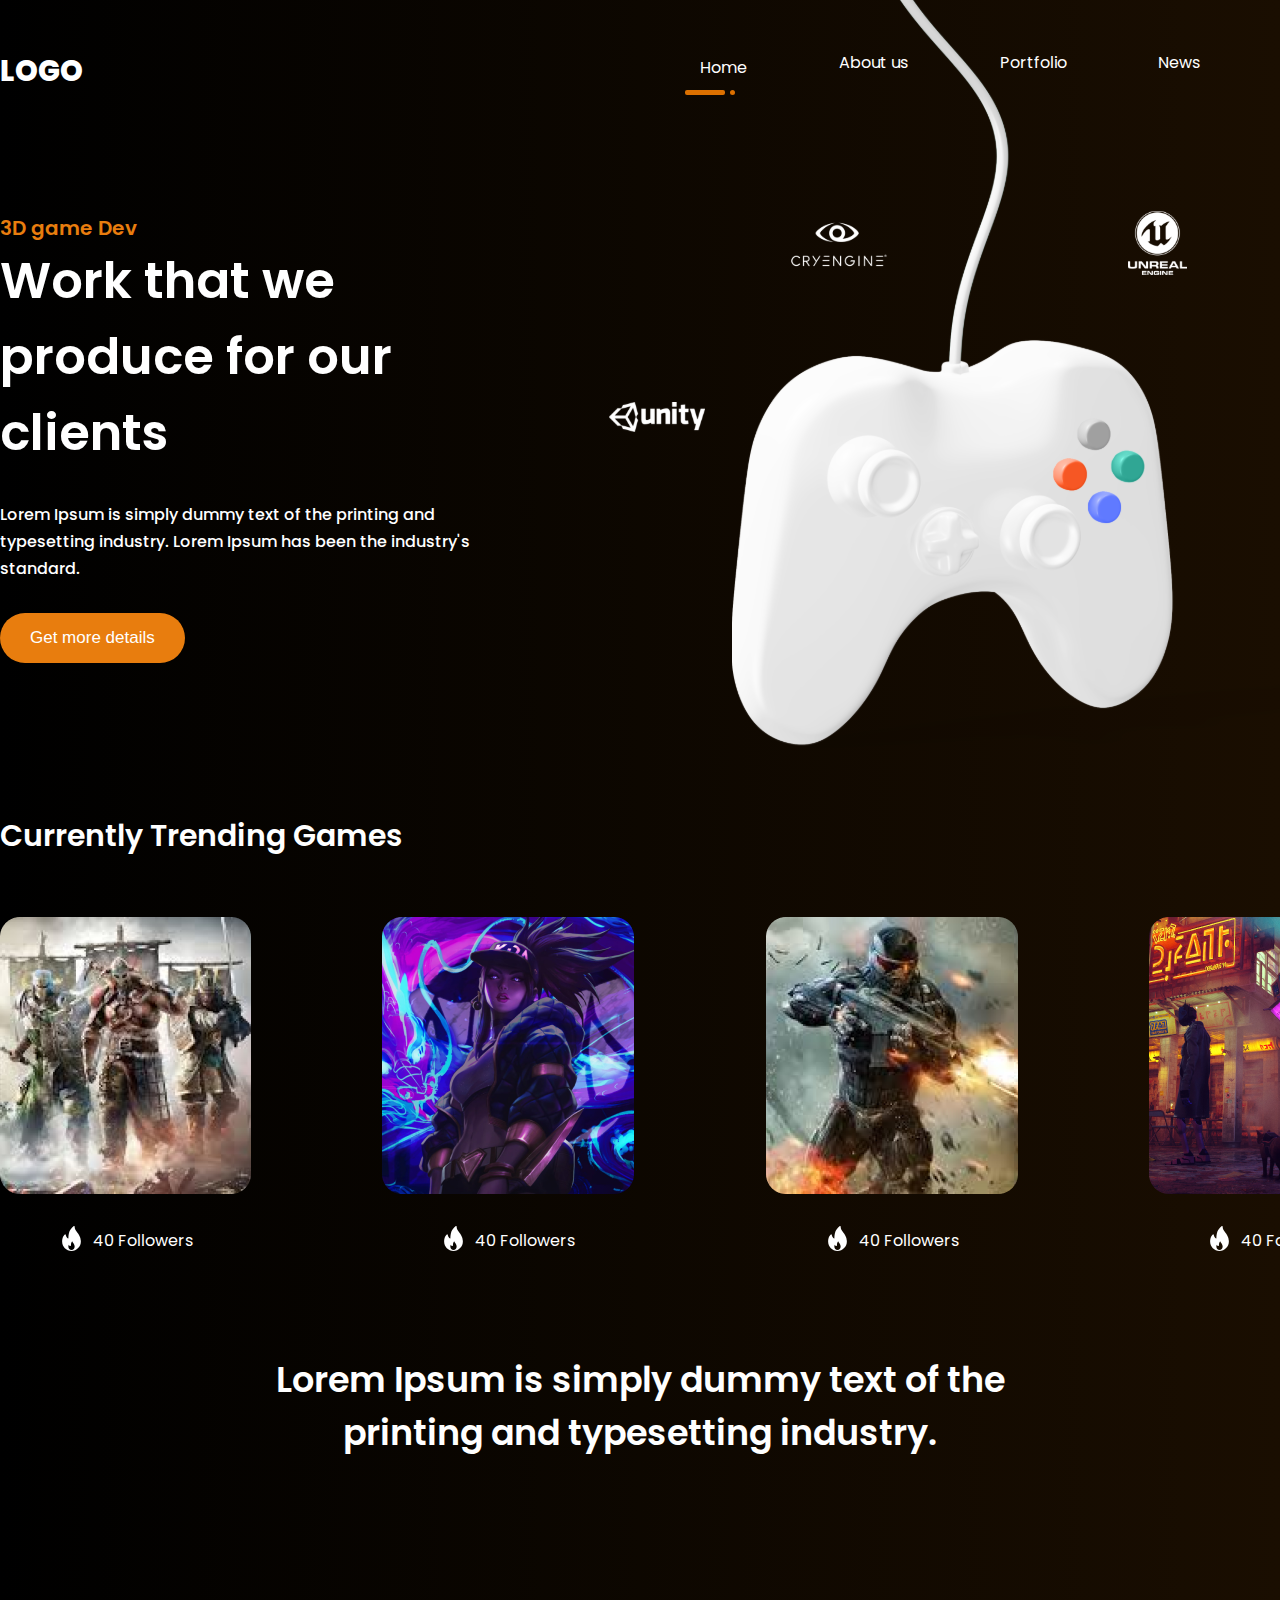
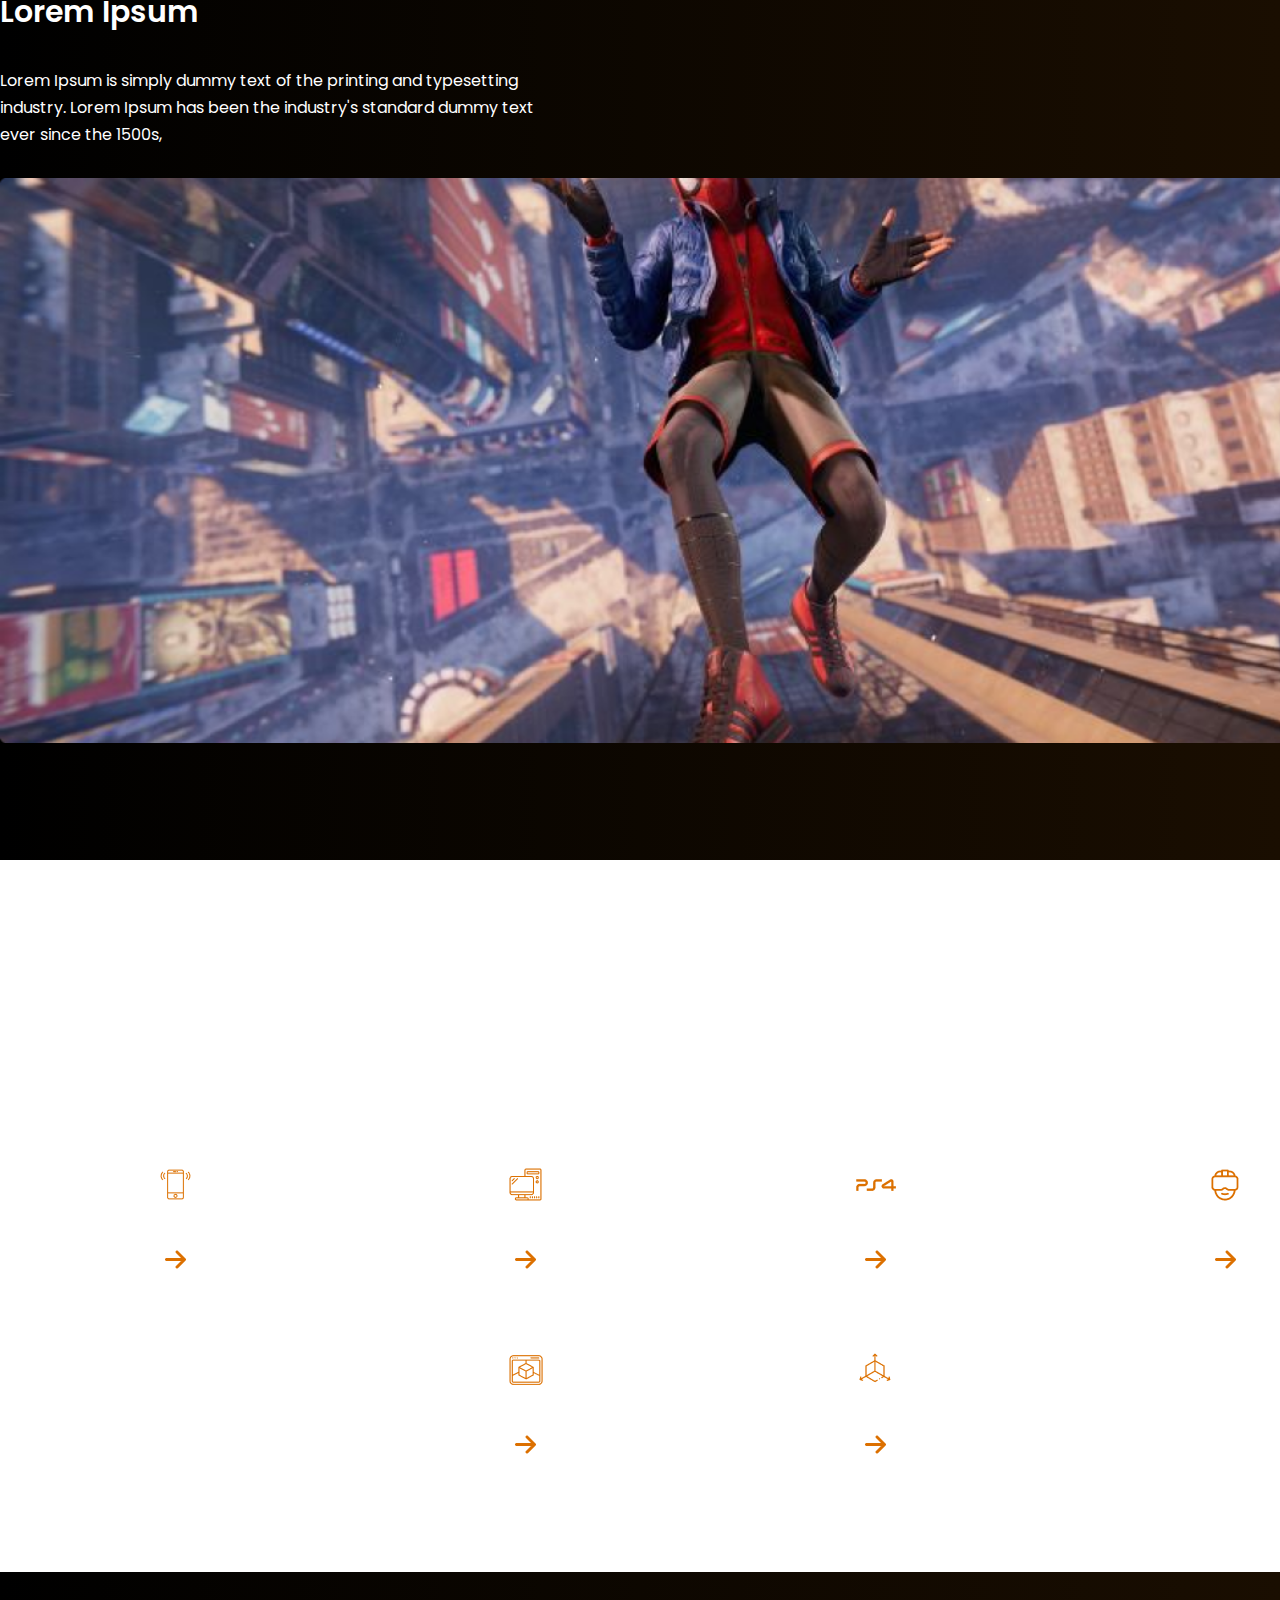
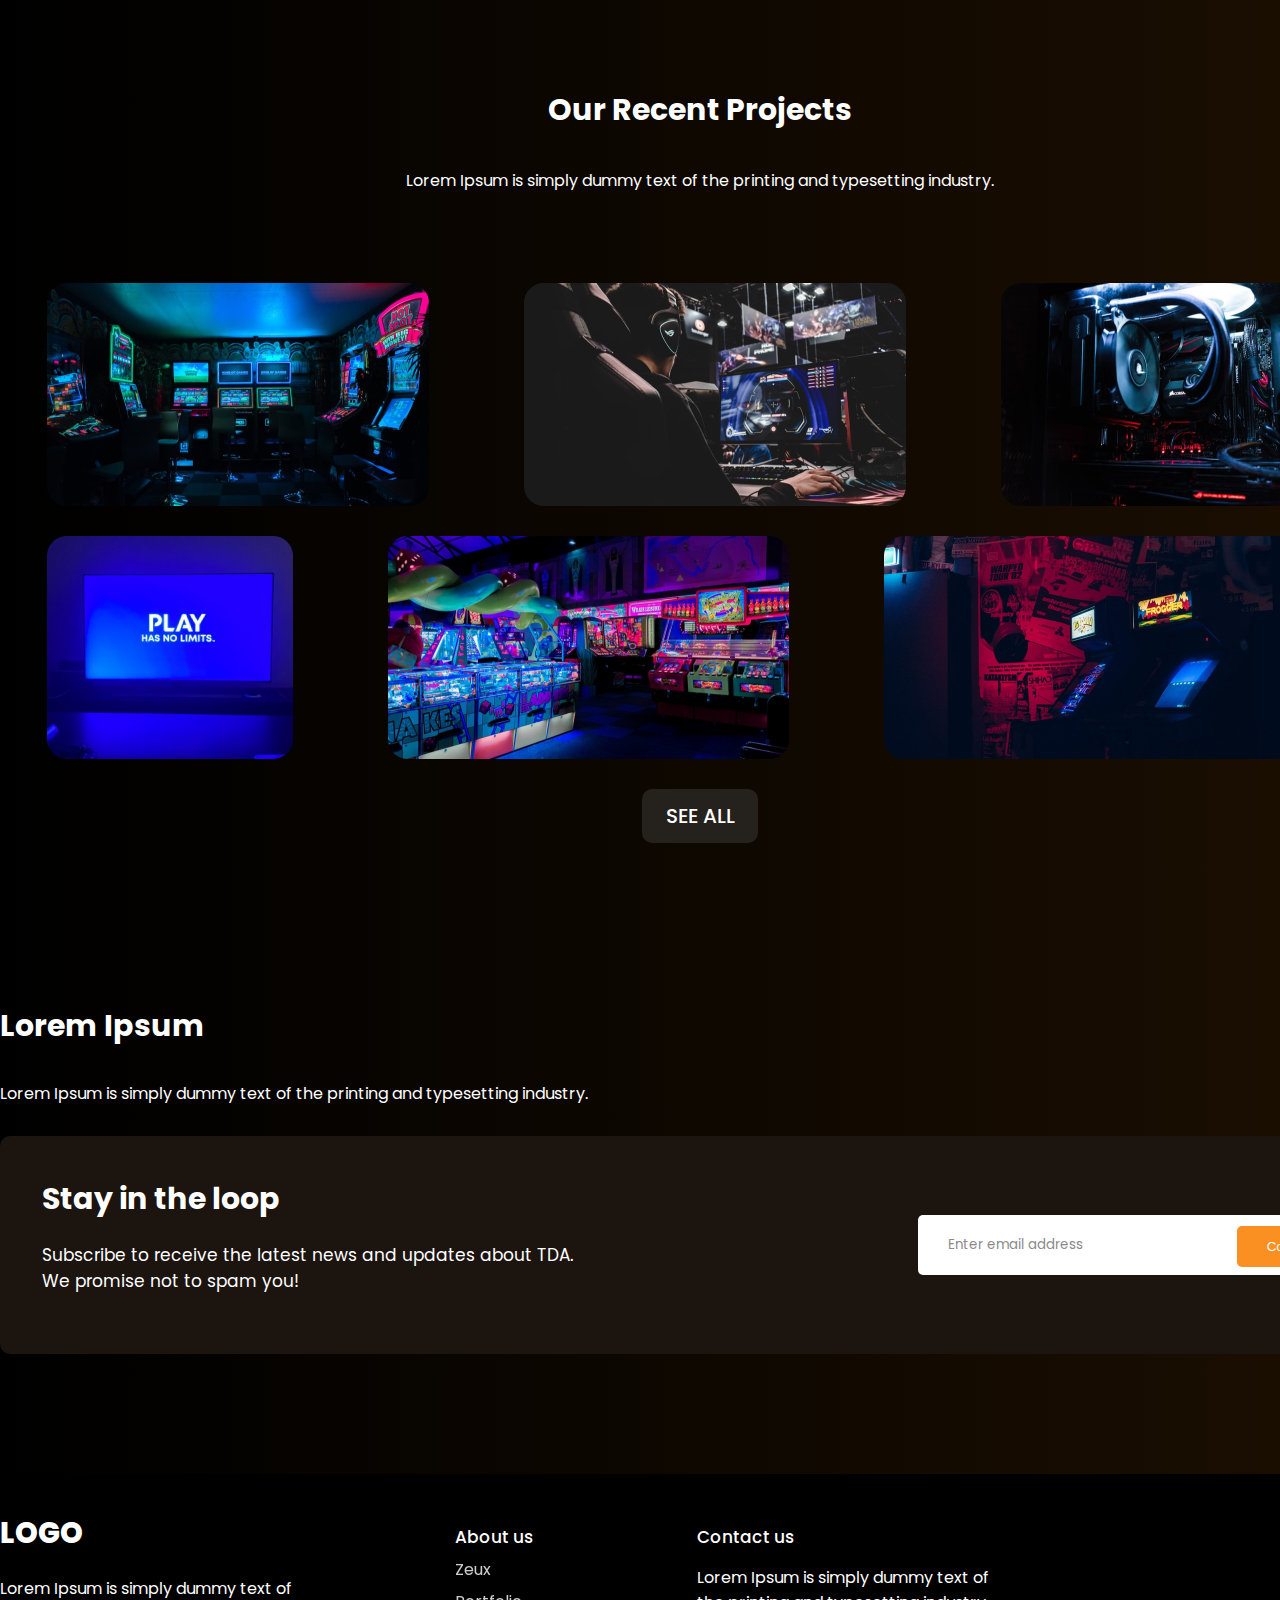
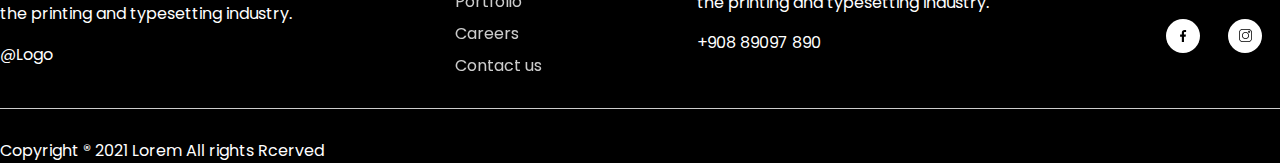
==== commit 47177295: "Добавит страницу портфолио, разметит и опишет сили для hero секции" ====
--- a/index.html
+++ b/index.html
@@ -21,7 +21,7 @@
                 <ul>
                     <li class="active"><a href="#">Home</a></li>
                     <li><a href="/about.html">About us</a></li>
-                    <li><a href="#">Portfolio</a></li>
+                    <li><a href="/portfolio.html">Portfolio</a></li>
                     <li><a href="#">News</a></li>
                     <li class="btn"><a href="#">Contacts</a></li>
                 </ul>
--- a/css/main.css
+++ b/css/main.css
@@ -62,19 +62,32 @@
 }
 
 header nav ul li.active::after {
-   content: '';
-   display: block;
-   width: 40px;
-   height: 5px;
-   background-color: #DC7000;
-   position: relative;
-   top: 10px;
-   left: -15px;
-
+    content: '';
+    display: block;
+    width: 40px;
+    height: 5px;
+    background-color: #DC7000;
+    border-radius: 2px;
+    position: relative;
+    top: 10px;
+    left: -15px;
+}
+
+header nav ul li.active::before {
+    content: '';
+    display: block;
+    width: 5px;
+    height: 5px;
+    background-color: #DC7000;
+    border-radius: 50%;
+    position: relative;
+    top: 40px;
+    left: 30px;
 }
 
 header nav ul li:not(.active):not(.btn) a:hover{
-border-bottom: 5px solid #DC7000;
+    border-bottom: 5px solid #DC7000;
+    
 }
 
 header nav ul li.btn a, .email .block button {
@@ -522,6 +535,83 @@
     width: 123px;
 }
 
+.hero-portfolio {
+   display: flex;
+   flex-direction: column;
+   justify-content: center;
+   align-items: center;
+}
+
+.hero-portfolio .info {
+    text-align: center;
+    margin: 45px 0;
+}
+
+.hero-portfolio .info .breadcrumbs__list {
+    display: flex;
+    justify-content: center;
+    list-style: none;
+    gap: 8px;
+}
+
+.hero-portfolio .info h1 {
+    font-size: 33px;
+    font-weight: 600;
+    margin-bottom: 30px;
+}
+
+.hero-portfolio .blocks {
+    display: flex;
+    text-align: center;
+    background-color: #1C140F;
+    padding: 30px 0;
+    border-radius: 7px;
+    width: 80%;
+}
+
+.hero-portfolio .blocks .block {
+    position: relative;
+    display: flex;
+    flex-wrap: wrap;
+    gap: 10px;
+    padding: 30px 10px;
+    margin-left: 100px;
+    width: 33.33%;
+    gap: 30px;
+    
+}
+
+.hero-portfolio .blocks .block:nth-child(2)::before,
+.hero-portfolio .blocks .block:nth-child(2)::after {
+    content: '';
+    position: absolute;
+    width: 2px;
+    height: 100%;
+    background-color: #fff;
+    top: 0;
+}
+
+.hero-portfolio .blocks .block:nth-child(2)::before {
+    left: -100px;
+}
+
+.hero-portfolio .blocks .block:nth-child(2)::after {
+    right: -15px;
+}
+
+.hero-portfolio .text {
+    width: fit-content;
+    text-align: left;
+}
+
+.hero-portfolio .text h3 {
+    font-size: 25px;
+    font-weight: 700;
+}
+
+.hero-portfolio .text p {
+    font-size: 20px;
+}
 
 footer {
     background: #000;
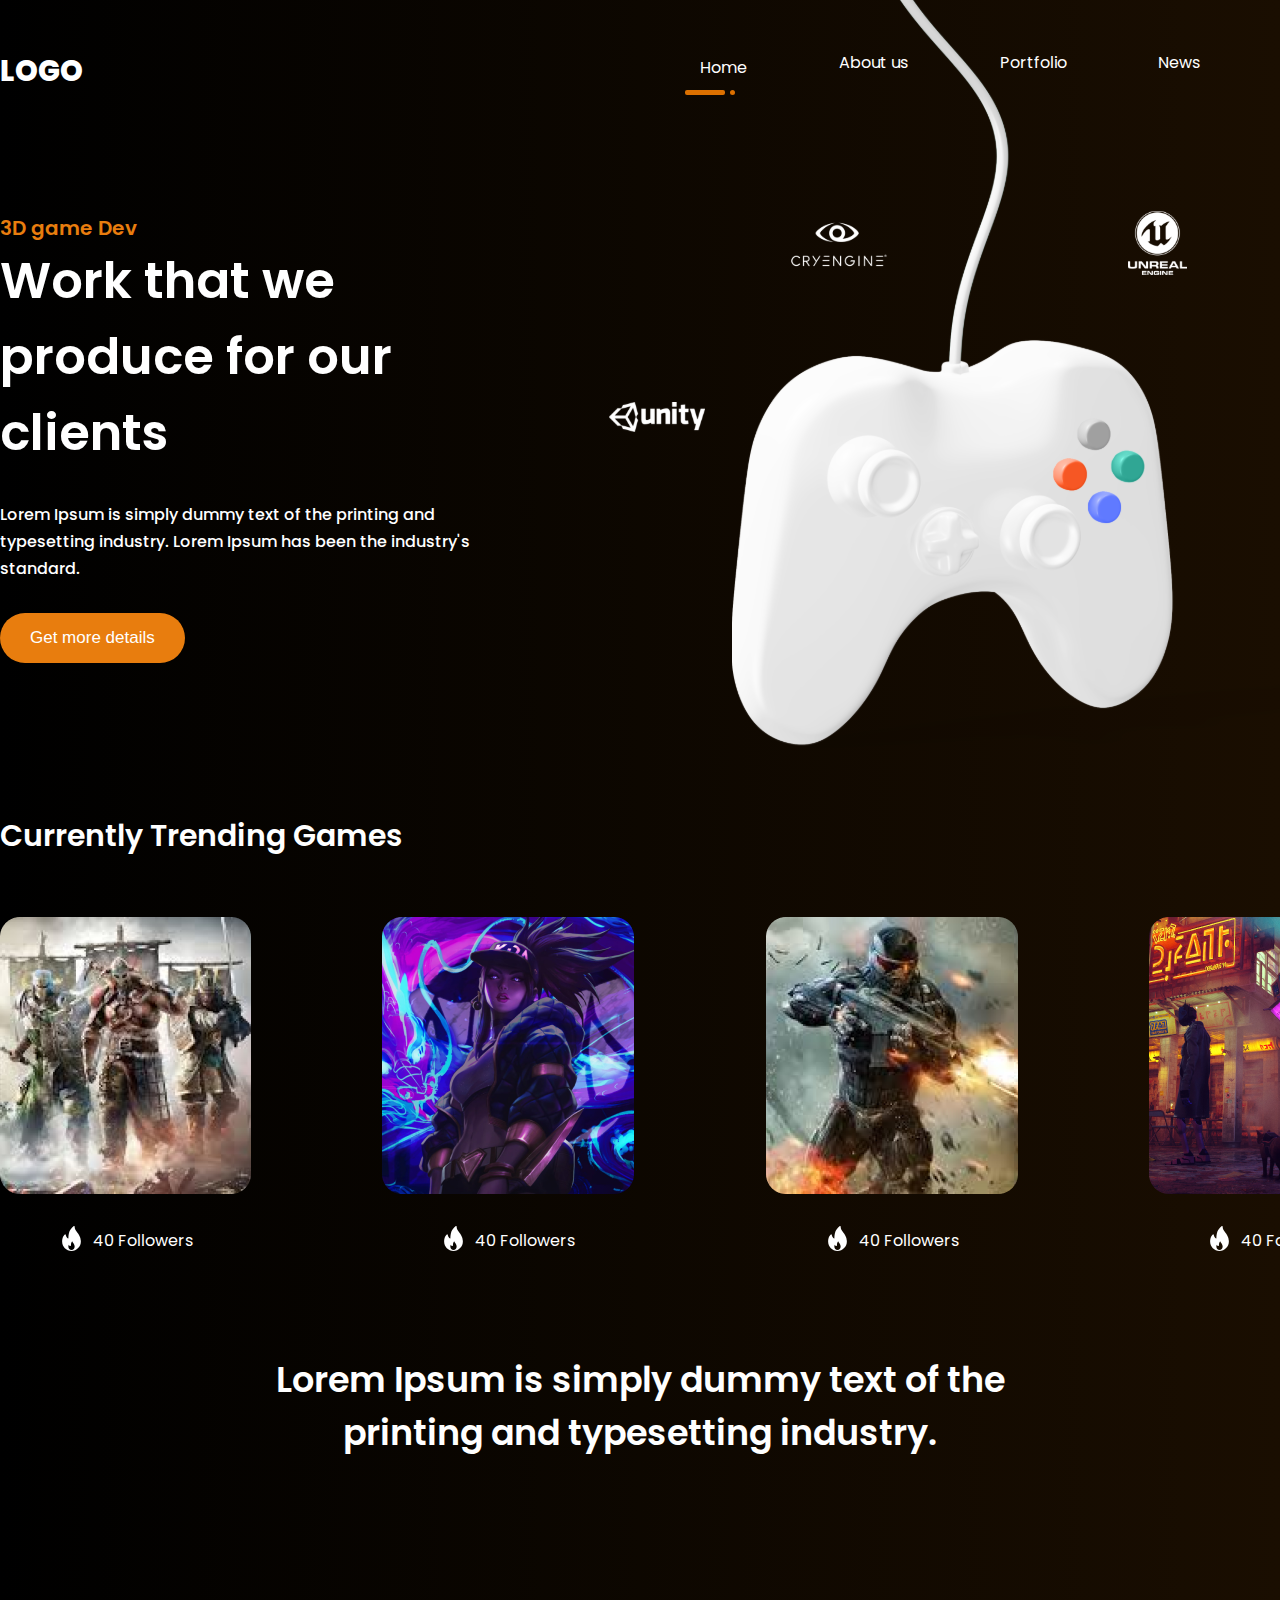
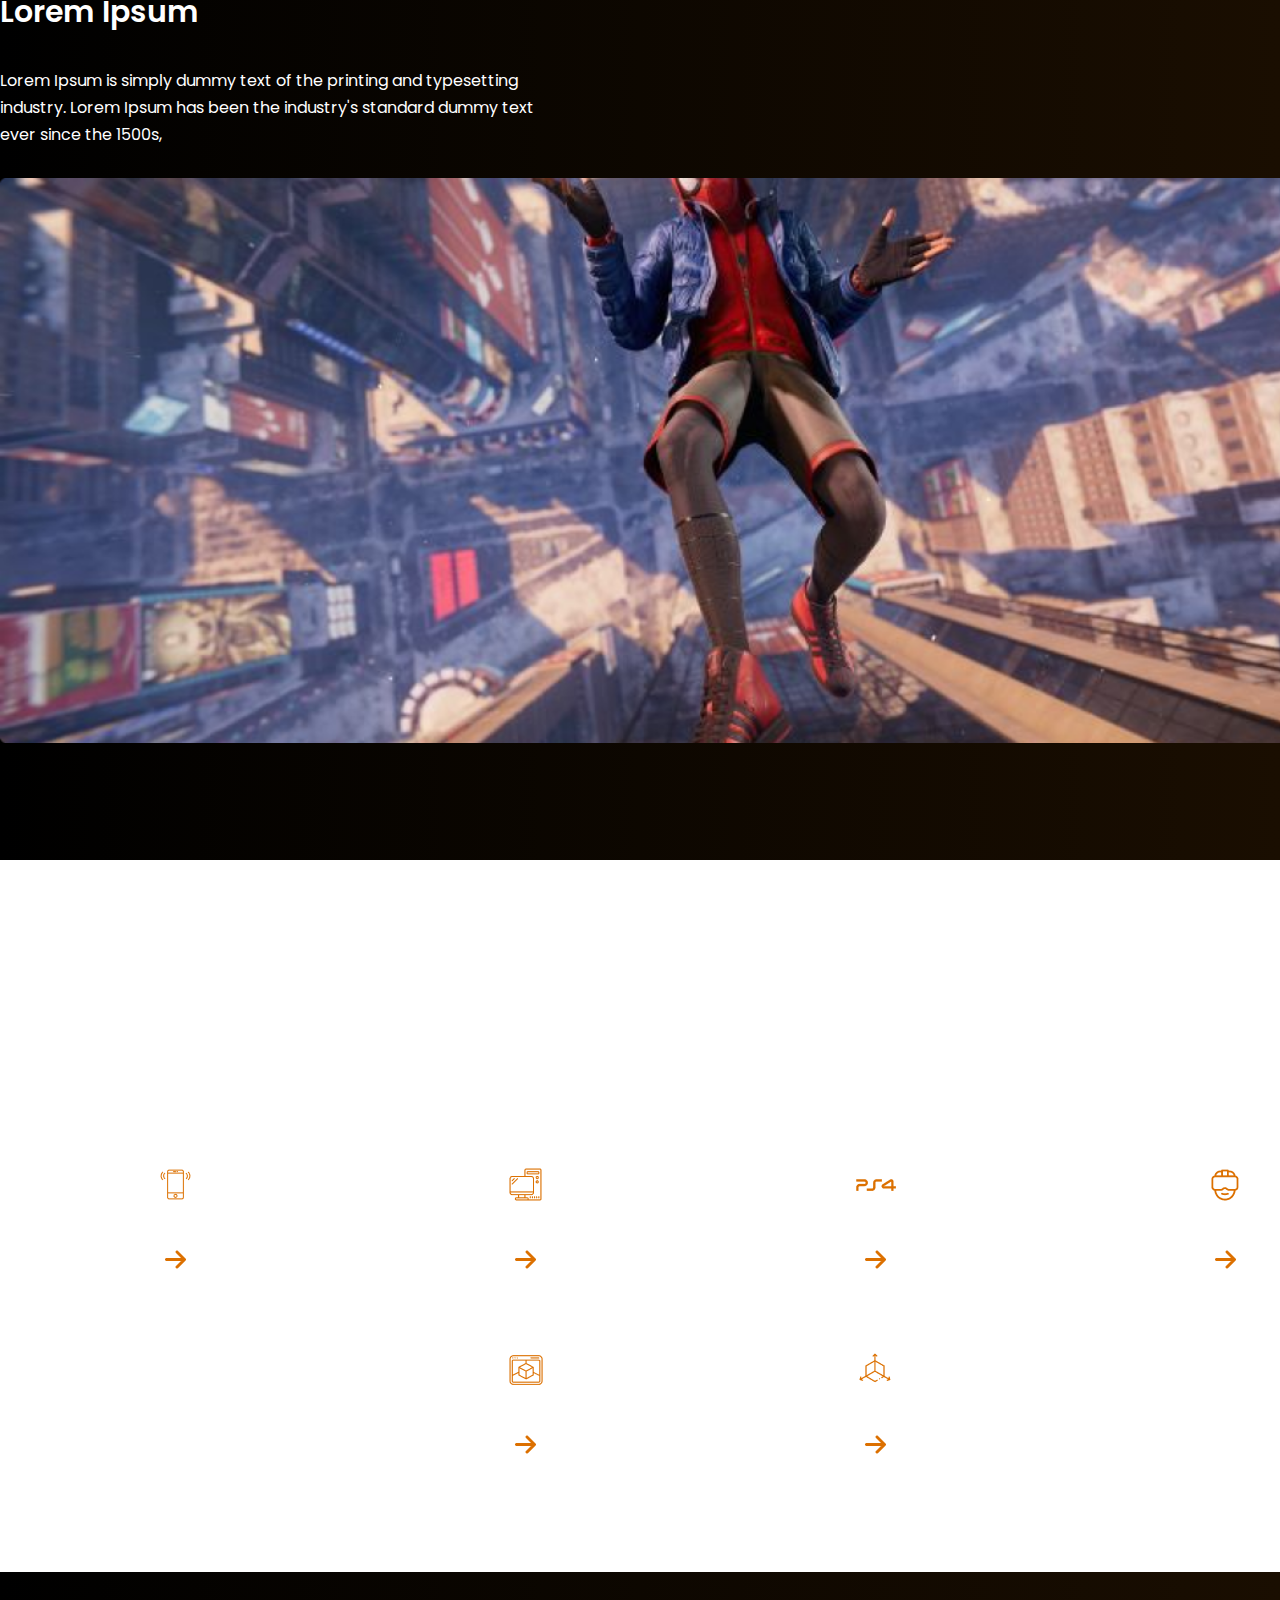
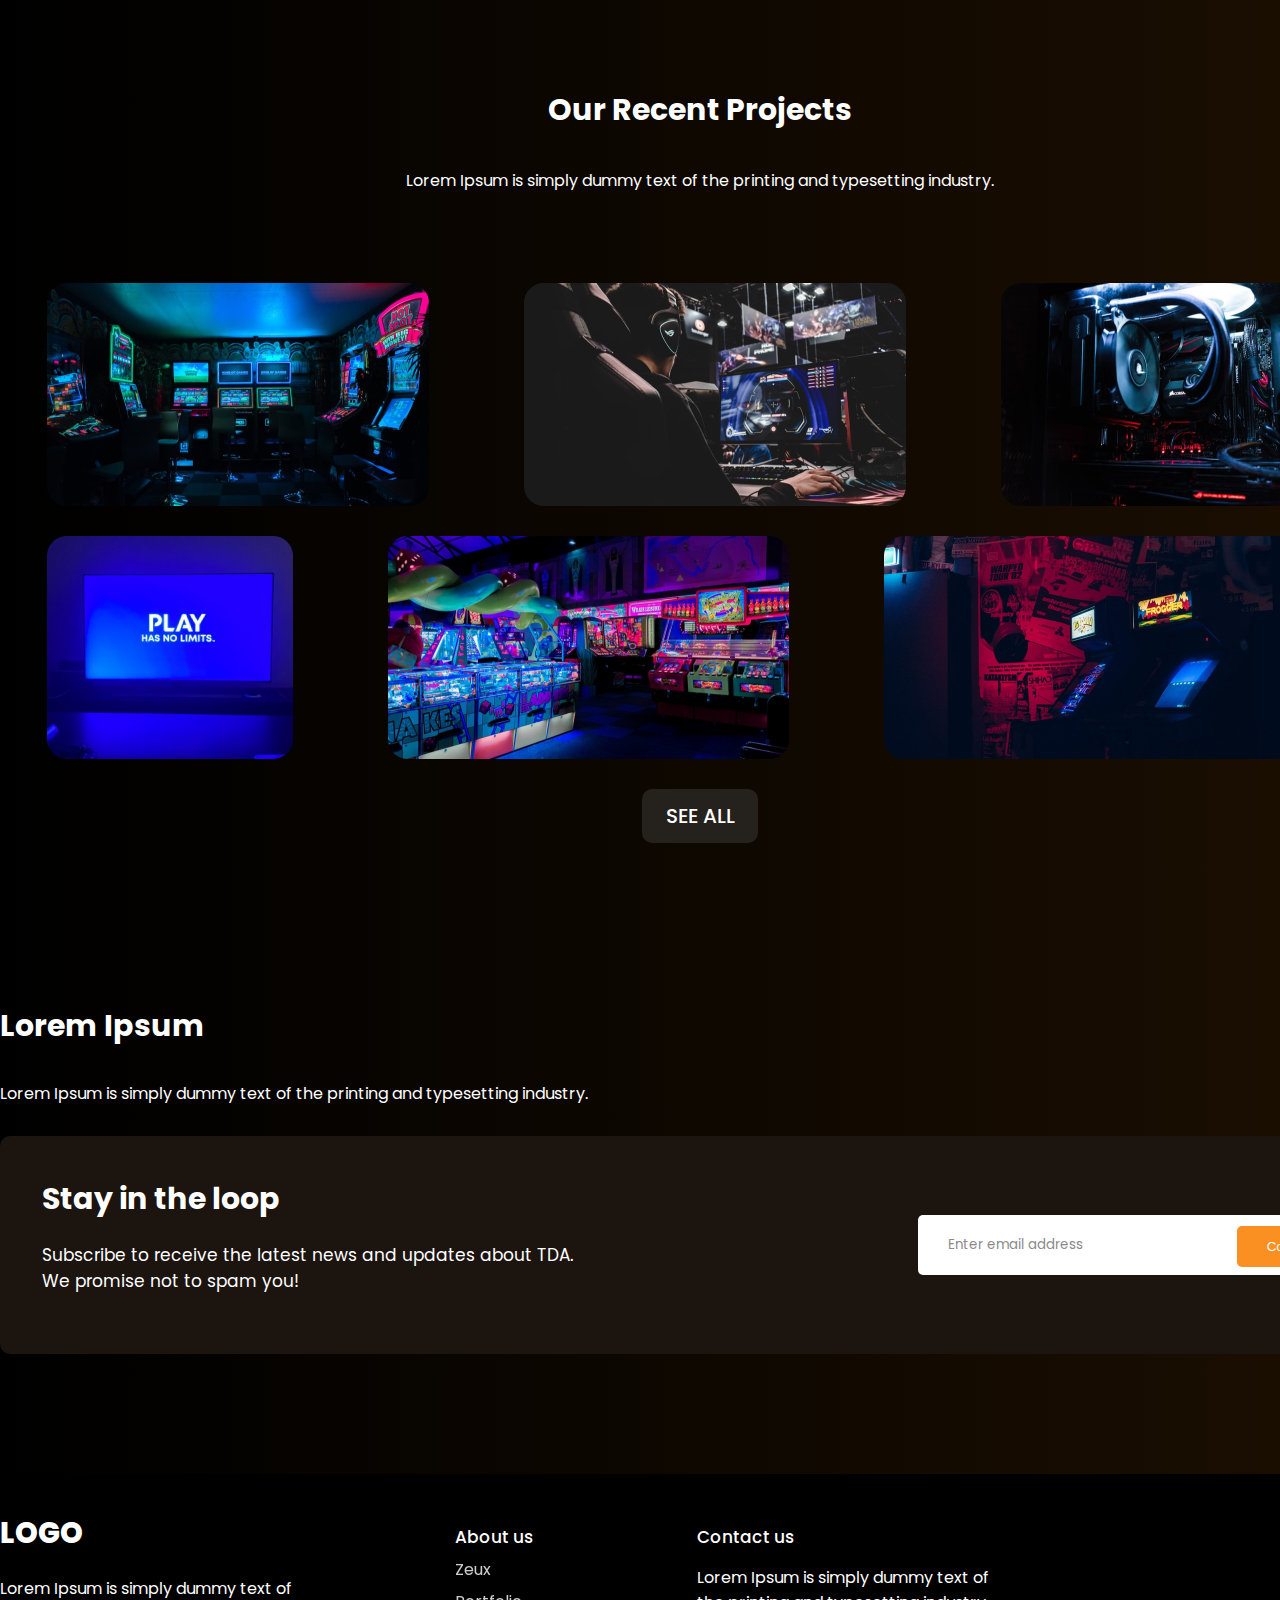
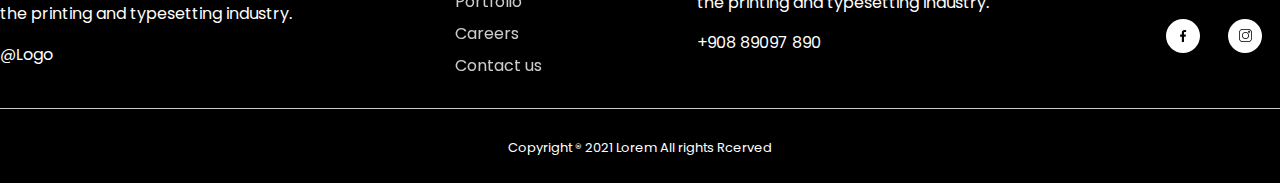
==== commit e27b0ba1: "Исправит баг с отображением copyright" ====
--- a/index.html
+++ b/index.html
@@ -186,7 +186,7 @@
             </div>
         </div>
         <hr>
-        <p>Copyright ® 2021 Lorem All rights Rcerved</p>
+        <p class="copyright">Copyright ® 2021 Lorem All rights Rcerved</p>
     </footer>
 </body>
 
--- a/css/main.css
+++ b/css/main.css
@@ -668,3 +668,9 @@
 footer .blocks .logo-info {
     align-content: center;
 }
+
+footer .copyright {
+    text-align: center;
+    font-size: 13px;
+    padding-bottom: 25px;
+}
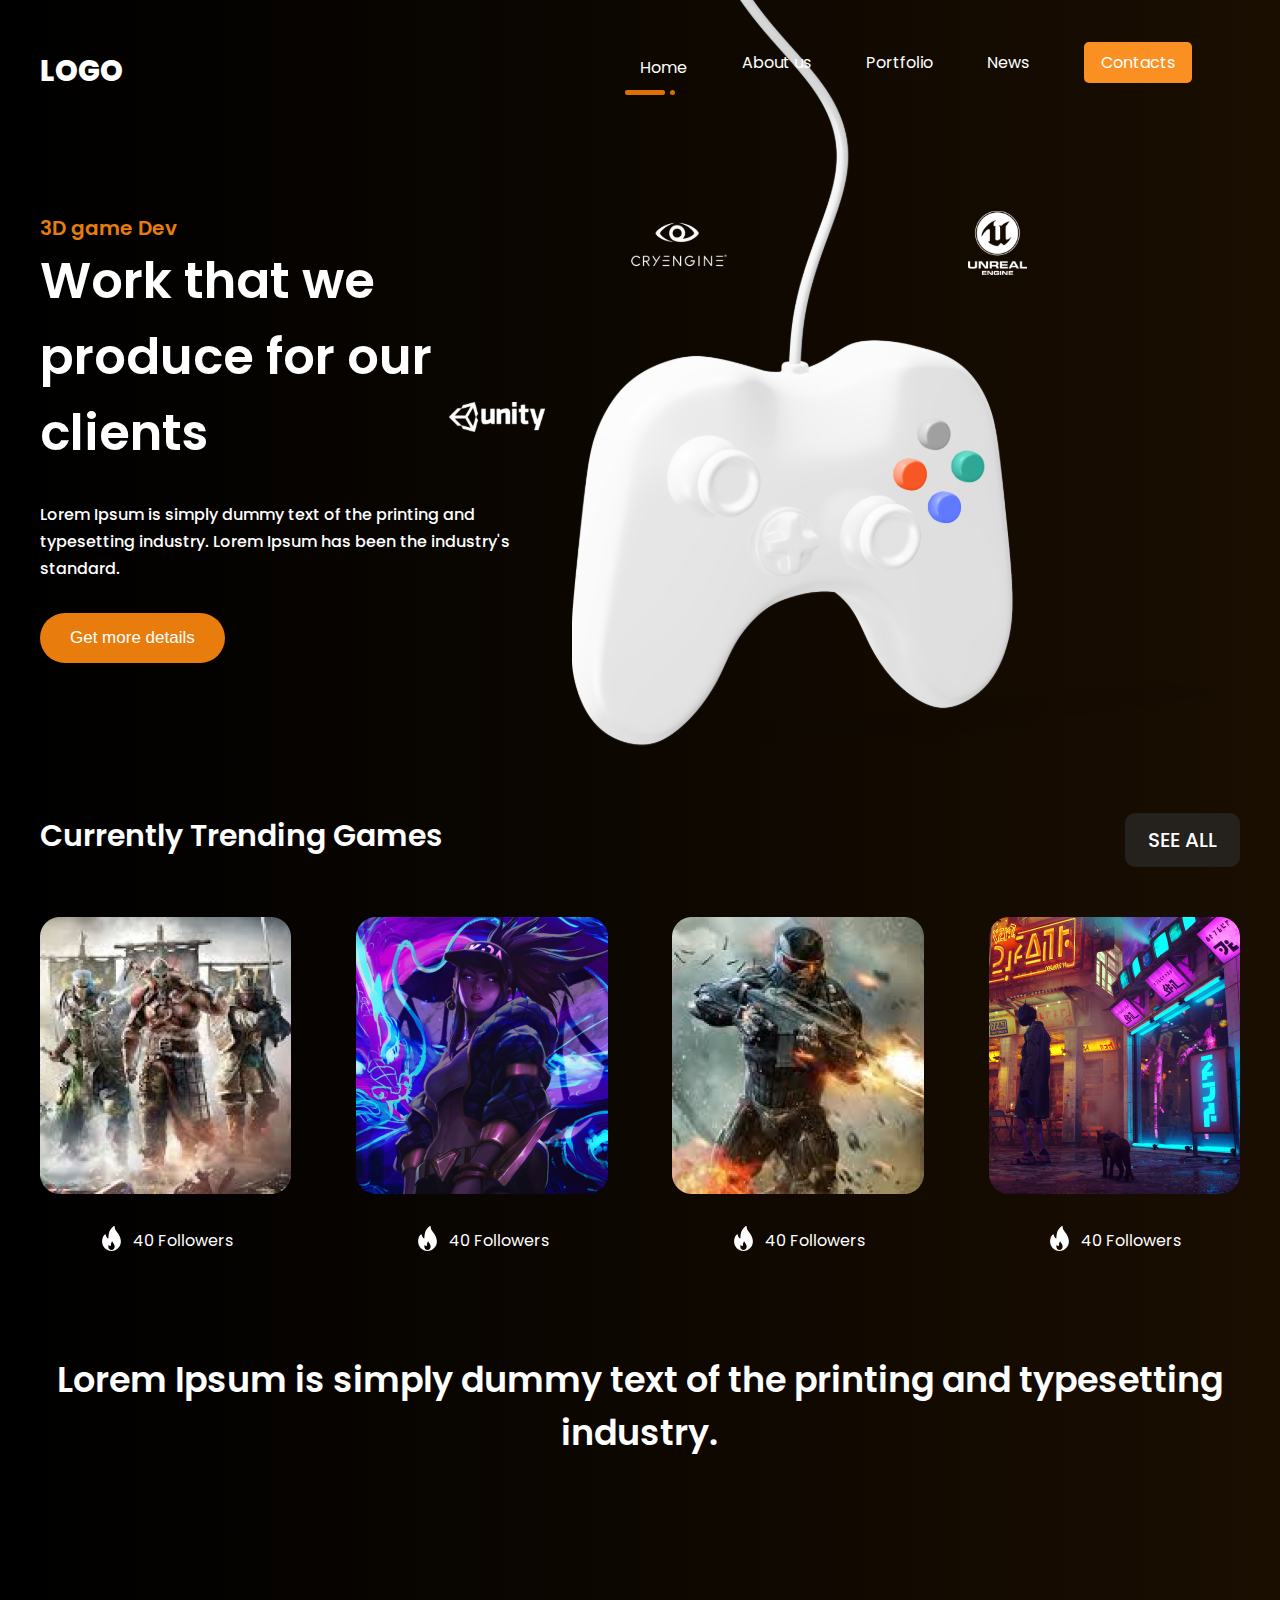
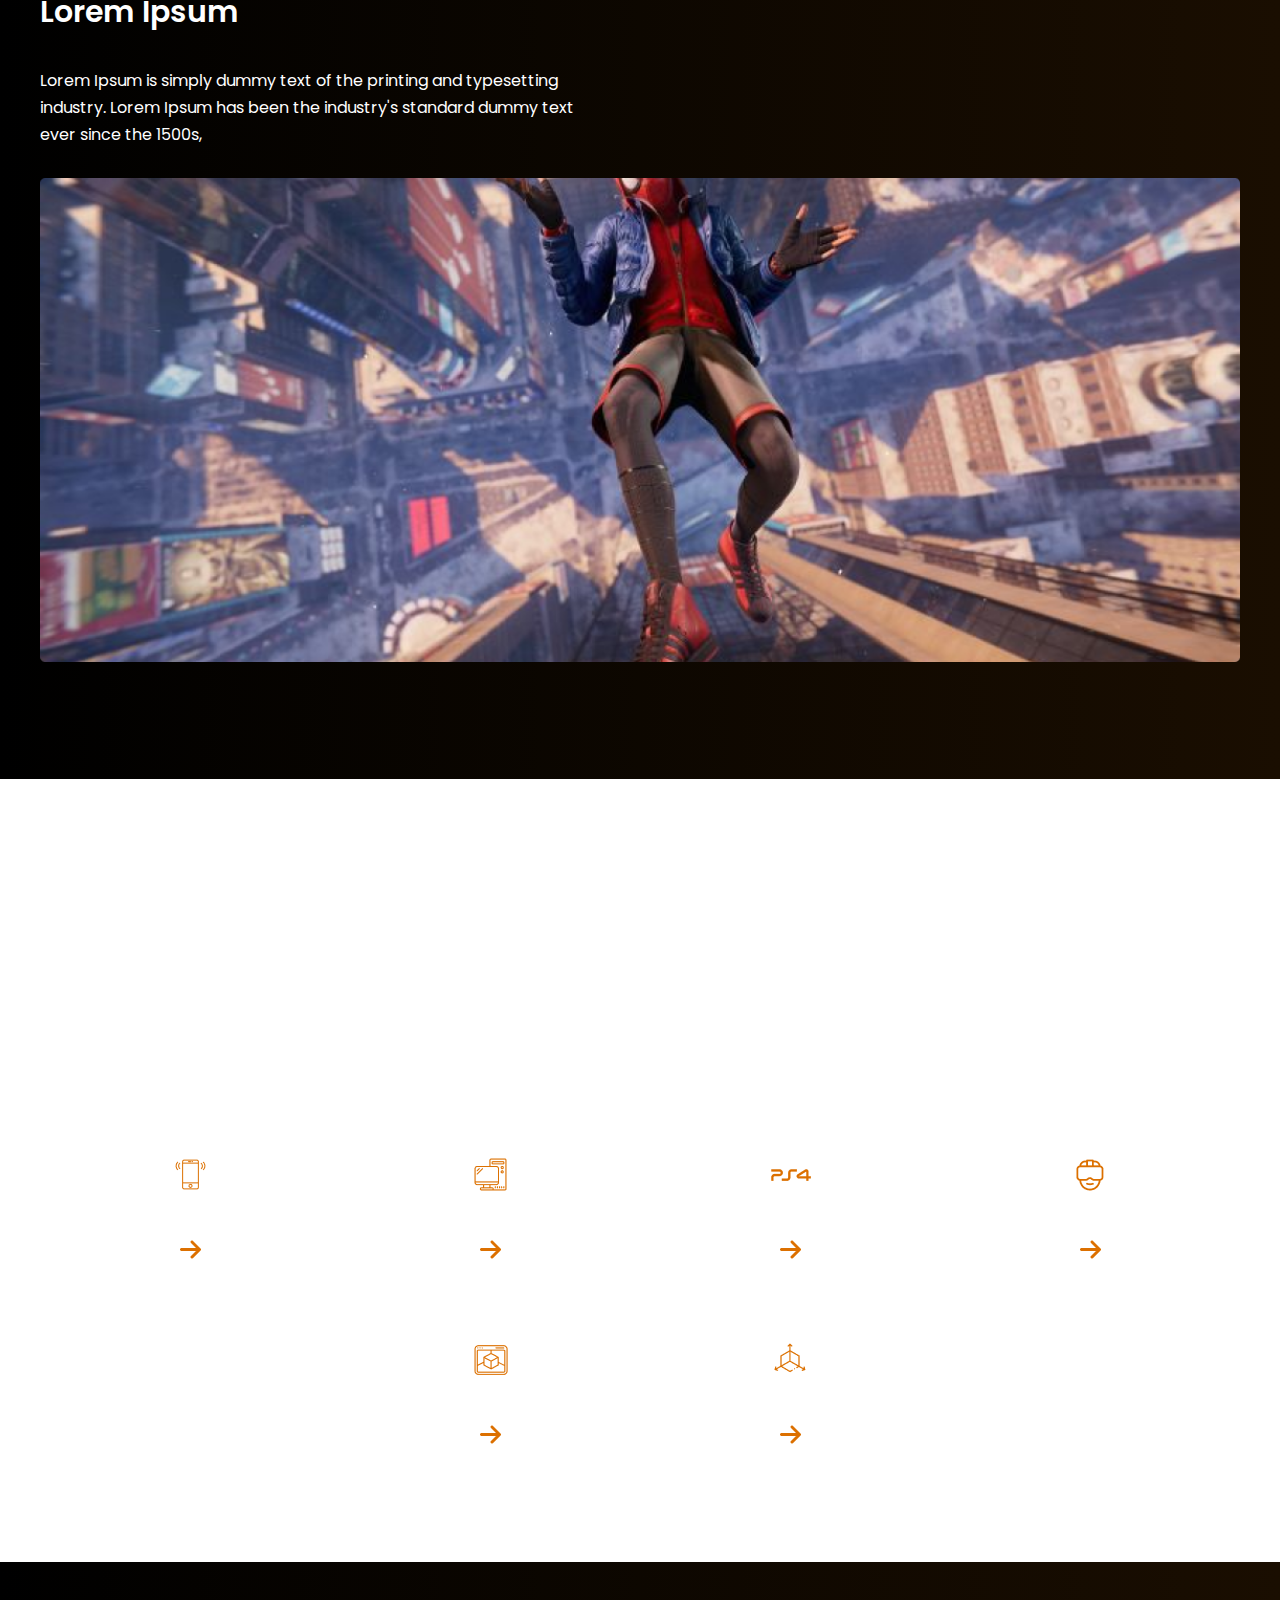
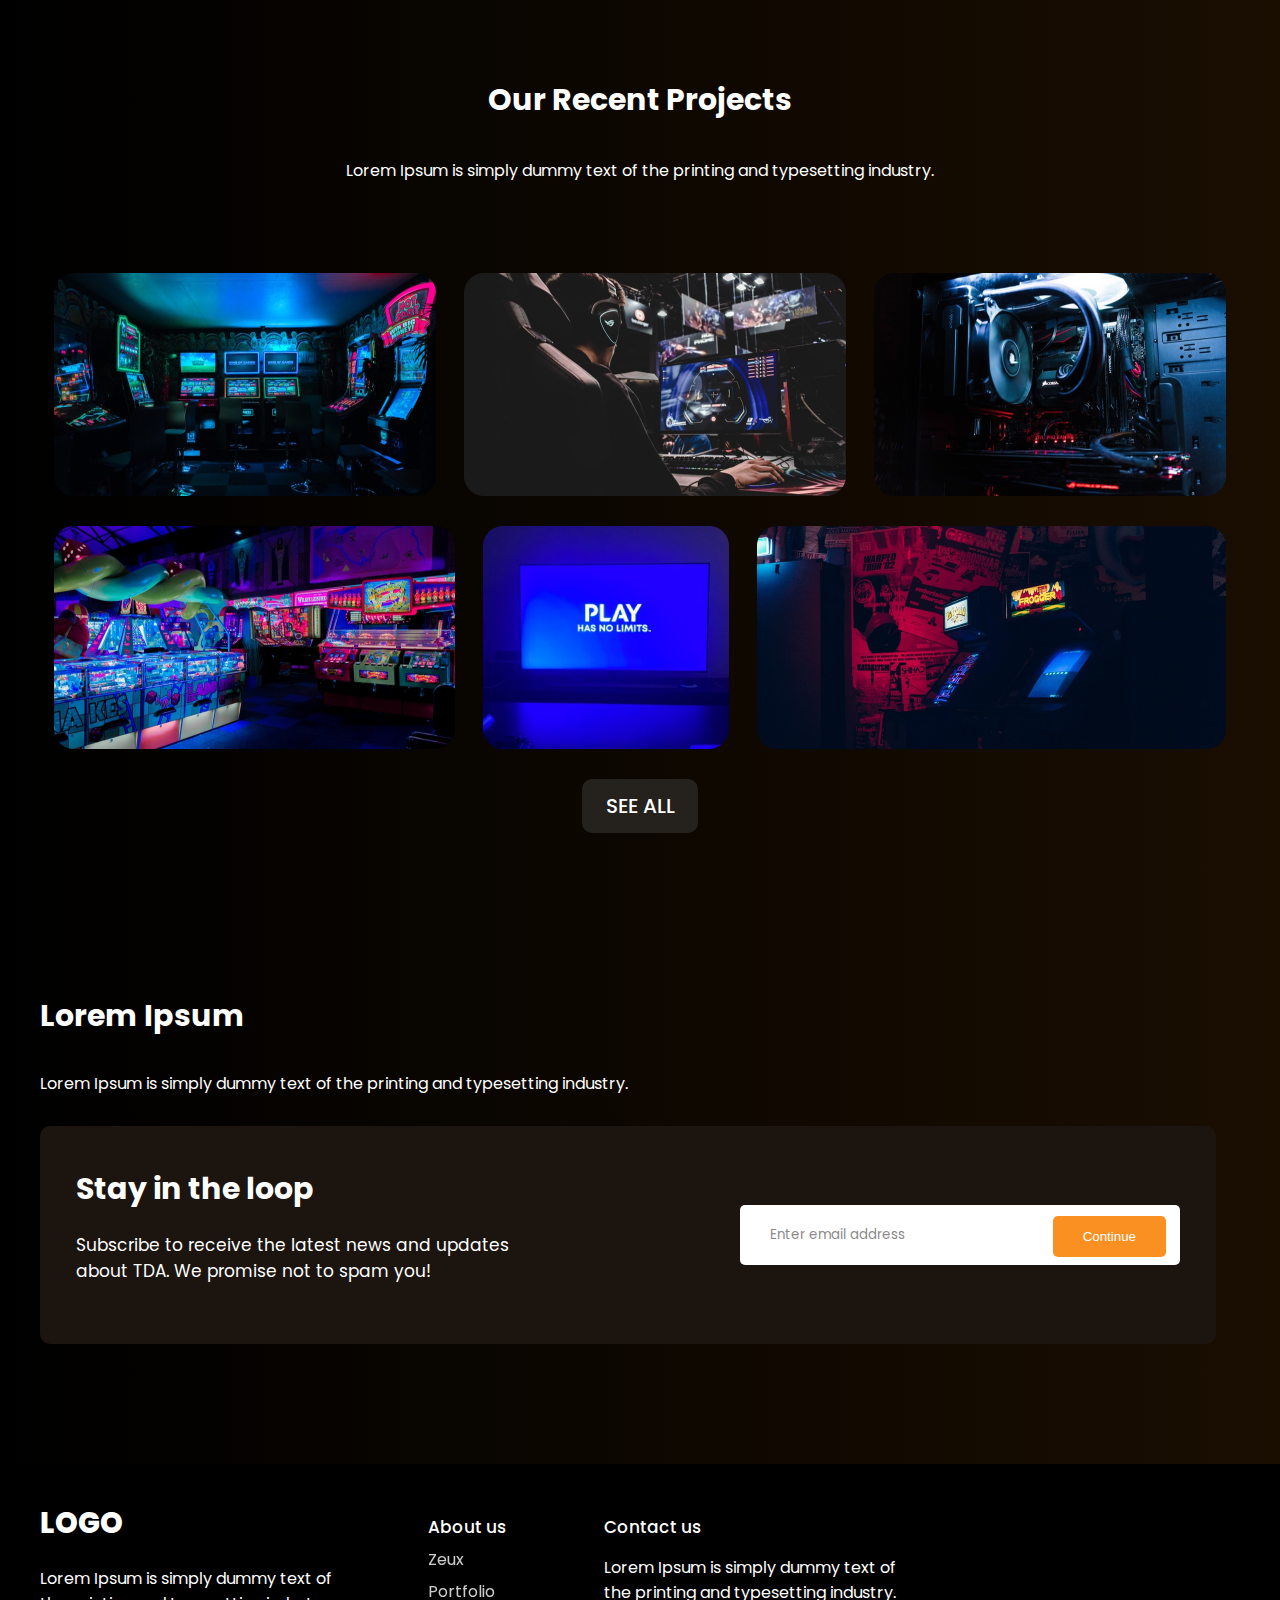
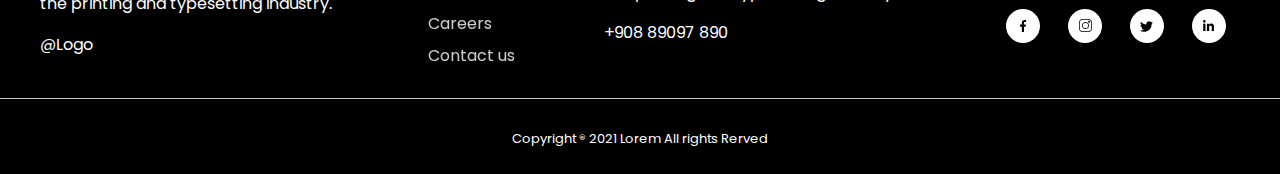
==== commit 98453ccf: "Изменит файловую структуру, начнет применение БЭМ подхода" ====
--- a/index.html
+++ b/index.html
@@ -36,7 +36,7 @@
                     industry's standard.</p>
                 <button class="btn">Get more details</button>
             </div>
-            <img src="/img/joystick.svg" alt="joystick">
+            <img src="/assets/public/img/joystick.svg" alt="joystick">
         </div>
         <div class="container trending">
             <a href="#" class="see-all">SEE ALL</a>
@@ -44,20 +44,20 @@
 
             <div class="games">
                 <div class="block">
-                    <img src="/img/games/game1.png" alt="some game">
-                    <span><img src="/img/fire.svg" alt="fire">40 Followers</span>
+                    <img src="/assets/public/img/games/game1.png" alt="some game">
+                    <span><img src="/assets/public/img/fire.svg" alt="fire">40 Followers</span>
                 </div>
                 <div class="block">
-                    <img src="/img/games/game2.png" alt="some game">
-                    <span><img src="/img/fire.svg" alt="fire">40 Followers</span>
+                    <img src="/assets/public/img/games/game2.png" alt="some game">
+                    <span><img src="/assets/public/img/fire.svg" alt="fire">40 Followers</span>
                 </div>
                 <div class="block">
-                    <img src="/img/games/game3.png" alt="some game">
-                    <span><img src="/img/fire.svg" alt="fire">40 Followers</span>
+                    <img src="/assets/public/img/games/game3.png" alt="some game">
+                    <span><img src="/assets/public/img/fire.svg" alt="fire">40 Followers</span>
                 </div>
                 <div class="block">
-                    <img src="/img/games/game4.png" alt="some game">
-                    <span><img src="/img/fire.svg" alt="fire">40 Followers</span>
+                    <img src="/assets/public/img/games/game4.png" alt="some game">
+                    <span><img src="/assets/public/img/fire.svg" alt="fire">40 Followers</span>
                 </div>
             </div>
         </div>
@@ -69,7 +69,7 @@
             <h3>Lorem Ipsum</h3>
             <p>Lorem Ipsum is simply dummy text of the printing and typesetting industry. Lorem Ipsum has been the
                 industry's standard dummy text ever since the 1500s,</p>
-            <img src="/img/banner.png" alt="banner">
+            <img src="/assets/public/img/banner.png" alt="banner">
         </div>
     </div>
 
@@ -81,34 +81,34 @@
                 industry's standard dummy text ever since the 1500s,</p>
             <div class="info">
                 <div class="block">
-                    <img src="/img/features/feature1.png" alt="Mobile Game Development">
+                    <img src="/assets/public/img/features/feature1.png" alt="Mobile Game Development">
                     <p>Mobile Game Development</p>
-                    <img src="/img/arrow.png" alt="arrow nav">
+                    <img src="/assets/public/img/arrow.png" alt="arrow nav">
                 </div>
                 <div class="block">
-                    <img src="/img/features/feature2.png" alt="PC Game Development">
+                    <img src="/assets/public/img/features/feature2.png" alt="PC Game Development">
                     <p>PC Game Development</p>
-                    <img src="/img/arrow.png" alt="arrow nav">
+                    <img src="/assets/public/img/arrow.png" alt="arrow nav">
                 </div>
                 <div class="block">
-                    <img src="/img/features/feature3.png" alt="PS4 Game Development">
+                    <img src="/assets/public/img/features/feature3.png" alt="PS4 Game Development">
                     <p>PS4 Game Development</p>
-                    <img src="/img/arrow.png" alt="arrow nav">
+                    <img src="/assets/public/img/arrow.png" alt="arrow nav">
                 </div>
                 <div class="block">
-                    <img src="/img/features/feature4.png" alt="AR/VR Solutions">
+                    <img src="/assets/public/img/features/feature4.png" alt="AR/VR Solutions">
                     <p>AR/VR Solutions</p>
-                    <img src="/img/arrow.png" alt="arrow nav">
+                    <img src="/assets/public/img/arrow.png" alt="arrow nav">
                 </div>
                 <div class="block">
-                    <img src="/img/features/feature5.png" alt="AR/ VR design">
+                    <img src="/assets/public/img/features/feature5.png" alt="AR/ VR design">
                     <p>AR/ VR design</p>
-                    <img src="/img/arrow.png" alt="arrow nav">
+                    <img src="/assets/public/img/arrow.png" alt="arrow nav">
                 </div>
                 <div class="block">
-                    <img src="/img/features/feature6.png" alt="3D Modelings">
+                    <img src="/assets/public/img/features/feature6.png" alt="3D Modelings">
                     <p>3D Modelings</p>
-                    <img src="/img/arrow.png" alt="arrow nav">
+                    <img src="/assets/public/img/arrow.png" alt="arrow nav">
                 </div>
             </div>
         </div>
@@ -119,15 +119,15 @@
             <h3>Our Recent Projects</h3>
             <p>Lorem Ipsum is simply dummy text of the printing and typesetting industry. </p>
             <div class="images">
-                <img src="/img/recent projects/proj1.png" alt="some project">
-                <img src="/img/recent projects/proj2.png" alt="some project">
-                <img src="/img/recent projects/proj3.png" alt="some project">
+                <img src="/assets/public/img/recent projects/proj1.png" alt="some project">
+                <img src="/assets/public/img/recent projects/proj2.png" alt="some project">
+                <img src="/assets/public/img/recent projects/proj3.png" alt="some project">
 
             </div>
             <div class="images">
-                <img src="/img/recent projects/proj5.png" alt="some project">
-                <img src="/img/recent projects/proj4.png" alt="some project">
-                <img src="/img/recent projects/proj6.png" alt="some project">
+                <img src="/assets/public/img/recent projects/proj4.png" alt="some project">
+                <img src="/assets/public/img/recent projects/proj5.png" alt="some project">
+                <img src="/assets/public/img/recent projects/proj6.png" alt="some project">
 
             </div>
             <a class="see-all" href="#">SEE ALL</a>
@@ -172,21 +172,21 @@
             </div>
             <div class="contacts">
              <div class="contacts-logo">
-                <img src="/img/contacts/facebook.svg" alt="facebook logo">
+                <img src="/assets/public/img/contacts/facebook.svg" alt="facebook logo">
              </div>
              <div class="contacts-logo">
-                <img src="/img/contacts/instagram.svg" alt="instagram logo">
+                <img src="/assets/public/img/contacts/instagram.svg" alt="instagram logo">
              </div>
              <div class="contacts-logo">
-                <img src="/img/contacts/twitter.svg" alt="twitter logo">
+                <img src="/assets/public/img/contacts/twitter.svg" alt="twitter logo">
              </div>
              <div class="contacts-logo">
-                <img src="/img/contacts/linkedin.svg" alt="linkedin logo">
+                <img src="/assets/public/img/contacts/linkedin.svg" alt="linkedin logo">
              </div>
             </div>
         </div>
         <hr>
-        <p class="copyright">Copyright ® 2021 Lorem All rights Rcerved</p>
+        <p class="copyright">Copyright ® 2021 Lorem All rights Rerved</p>
     </footer>
 </body>
 
--- a/css/main.css
+++ b/css/main.css
@@ -224,7 +224,7 @@
 }
 
 .features {
-    background: url('/img/background.png') no-repeat center center fixed;
+    background: url('/assets/public/img/background.png') no-repeat center center fixed;
     background-size: cover;
     padding: 80px 0;
 }
@@ -472,6 +472,7 @@
 .about-info img {
     bottom: 0;
     position: absolute;
+    left: 60px;
 }
 
 .about-info .block {
@@ -479,7 +480,7 @@
     display: flex;
     flex-direction: column;
     top: 120px; 
-    right: 270px;
+    right: 50px;
     width: 536px;
     margin: 20px 0;
 }
@@ -540,6 +541,7 @@
    flex-direction: column;
    justify-content: center;
    align-items: center;
+   margin-bottom: 100px;
 }
 
 .hero-portfolio .info {
@@ -567,6 +569,7 @@
     padding: 30px 0;
     border-radius: 7px;
     width: 80%;
+    
 }
 
 .hero-portfolio .blocks .block {
@@ -613,6 +616,53 @@
     font-size: 20px;
 }
 
+.video-player  {
+    position: relative;
+    height: 367px;
+    margin-bottom: 80px;
+}
+
+.video-player .info {
+    width: 430px;
+    height: 362px;
+    float: right;
+}
+
+.video-player .description h2 {
+    font-size: 30px;
+    font-weight: 700;
+    margin-bottom: 20px;
+}
+
+.video-player p {
+    font-size: 14px;
+}
+
+.video-player .blocks {
+    padding: 40px 0;
+}
+
+.video-player .blocks .block {
+    display: flex;
+    gap: 10px;
+    padding: 10px 0;
+}
+
+.video-player span img {
+    width: 800px;
+    height: 355px;
+    border-radius: 14px;
+    position: absolute;
+    left: 30px;
+    top: 10px;
+
+}
+
+.video-player .blocks .block img {
+    width: auto;
+    height: auto;
+}
+
 footer {
     background: #000;
     padding-top: 50px;
@@ -674,3 +724,221 @@
     font-size: 13px;
     padding-bottom: 25px;
 }
+
+@media (max-width: 1600px) {
+    .container {
+       width: 1400px;
+    }
+    header nav ul {
+      width: 92%;
+    }
+    .email .block {
+        width: 92%;
+    }
+}
+
+@media (max-width: 1400px) {
+    .container {
+       width: 1200px;
+    }
+    .our-team {
+        width: 96%;
+    }
+    .video-player span img {
+        width: 700px;
+     }
+    .work .blocks .block {
+        padding: 30px 10px;
+        width: 378px;
+        height: 300px;
+    }
+    .about-info {
+        padding-left: 0;
+        font-size: 1.5vw;
+    }
+    .about-info .block {
+       top: 100px;
+       right: 10px;
+       width: 401px;
+       height: 350px;
+    }
+
+    .about-info img {
+        width: 450px;
+    }
+
+    .hero-about .info  {
+        width: 600px;
+    }
+    .hero-about img {
+        top: 60px;
+        right: 40px;
+        width: 500px;
+        height: 500px;
+    }
+
+    .about-info {
+        width: 90%;
+        height: 450px;
+    }
+    .about-info img {
+        width: 450px;
+        bottom: 0;
+
+    }
+    .about-info .block {
+        top: 100px;
+        width: 400px;
+        right: 60px;
+    }
+    .about-info .block h2 {
+        font-size: 2vw;
+    }
+    .work {
+        width: 90%;
+    }
+    .work .blocks .block {
+        margin-left: 5px;
+        padding: 20px 10px;
+        width: 30% ;
+    }
+    .work .blocks .block p {
+        width: 280px;
+    }
+    .email .block {
+        width: 92%;
+    }
+    
+   }
+   
+   @media (max-width: 1200px) {
+    .container {
+       width: 1000px;
+    }
+    body {
+       word-spacing: 0.5vw;
+    }
+    .email .block button {
+        bottom: 102px;
+        right: 40px;
+     }
+     .video-player span img {
+        width: 500px;
+     }
+     .projects .images img {
+        width: 250px;
+    }
+    .projects .see-all {
+        width: 60px;
+        height: auto;
+        font-size: 1.5vw;
+    }
+    .trending .games .block img {
+        max-width: 80%;
+    }
+    .hero img {
+        top: -100px;
+        width: 400px;
+    }
+    .work .blocks .block {
+        padding: 10px 5px;
+        width: 380px;
+        font-size: 1.3vw;
+        margin-left: 10px;
+    }
+
+    .work .blocks .block p {
+        width: 270px;
+
+    }
+
+    .hero-about img {
+        right: -29px;
+        width: 500px;
+        height: 500px;
+    }
+    .hero-about .info {
+        width: 400px;
+        font-size: 1.5vw;
+    }
+    .email .block {
+        width: 92%;
+    }
+}
+
+    @media (max-width: 1000px) {
+        .container {
+           width: 750px;
+        }
+        body {
+            font-size: 1.5vw;
+            word-spacing: 0.5vw;
+         }
+         .hero-portfolio .blocks {
+            width: 100%;
+         }
+         header {
+            width: 100%;
+            font-size: 1.5vw;
+         }
+         footer .blocks {
+            width: 100%;
+         }
+         .email .block button {
+            bottom: 127px;
+            right: 30px;
+         }
+         .video-player span img {
+            width: 400px;
+            height: auto;
+         }
+         .video-player .info {
+            width: 300px;
+         }
+         .projects .images img {
+            width: 250px;
+        }
+        .projects .see-all {
+            width: 40px;
+            height: auto;
+        }
+        .hero img {
+            top: -100px;
+            width: 400px;
+        }
+        .features h3, .features .features-info__text {
+            margin: 0 0;
+        }
+        .hero-about .info  {
+            width: 300px;
+        }
+        .hero-about img {
+            top: 60px;
+            right: -80px;
+            width: 400px;
+            height: 400px;
+        }
+        .about-info img {
+            width: 350px;
+            top: 130px;
+
+        }
+        .about-info .block {
+            top: 100px;
+            width: 300px;
+        }
+        .about-info .block h2 {
+            font-size: 2vw;
+        }
+        .work .blocks .block {
+            margin-left: 10px;
+            padding: 20px 10px;
+        }
+        .work .blocks .block p {
+            width: 240px;
+        }
+        .email .block {
+            width: 92%;
+        }
+       }
+       
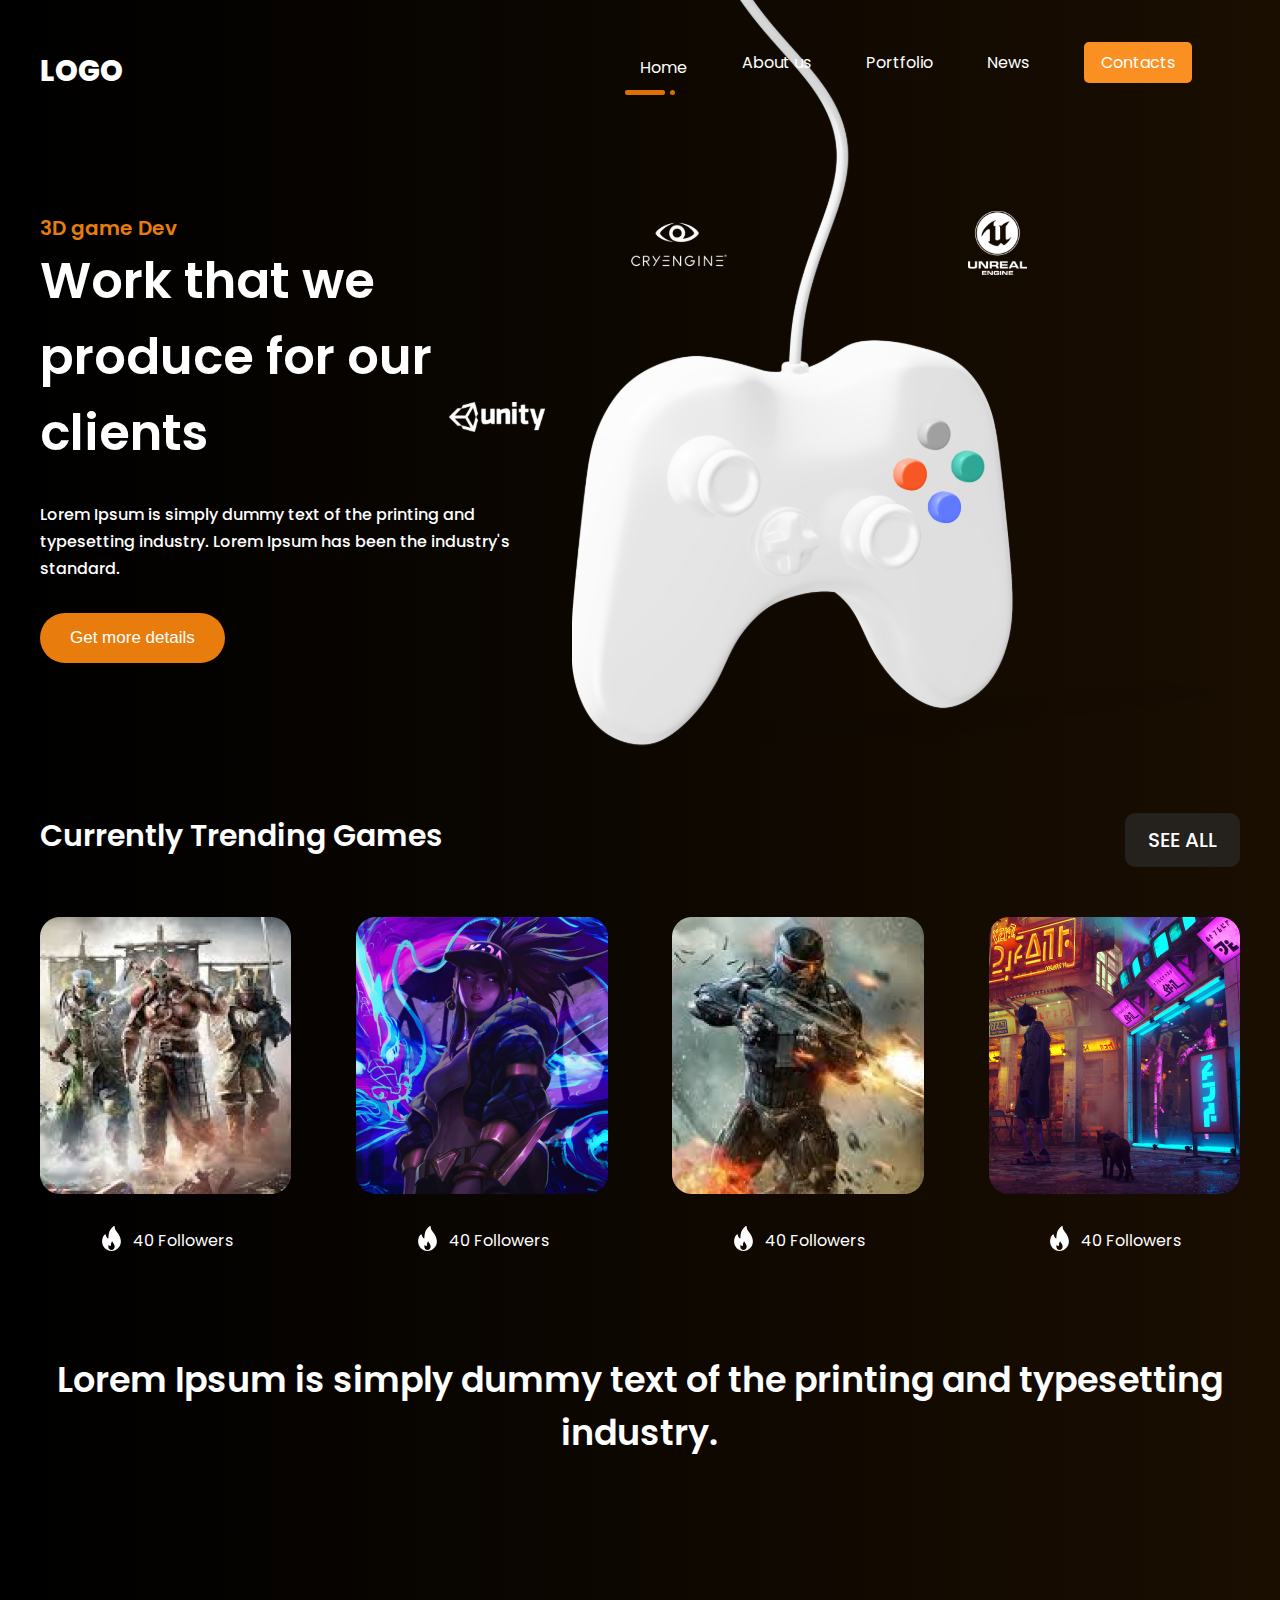
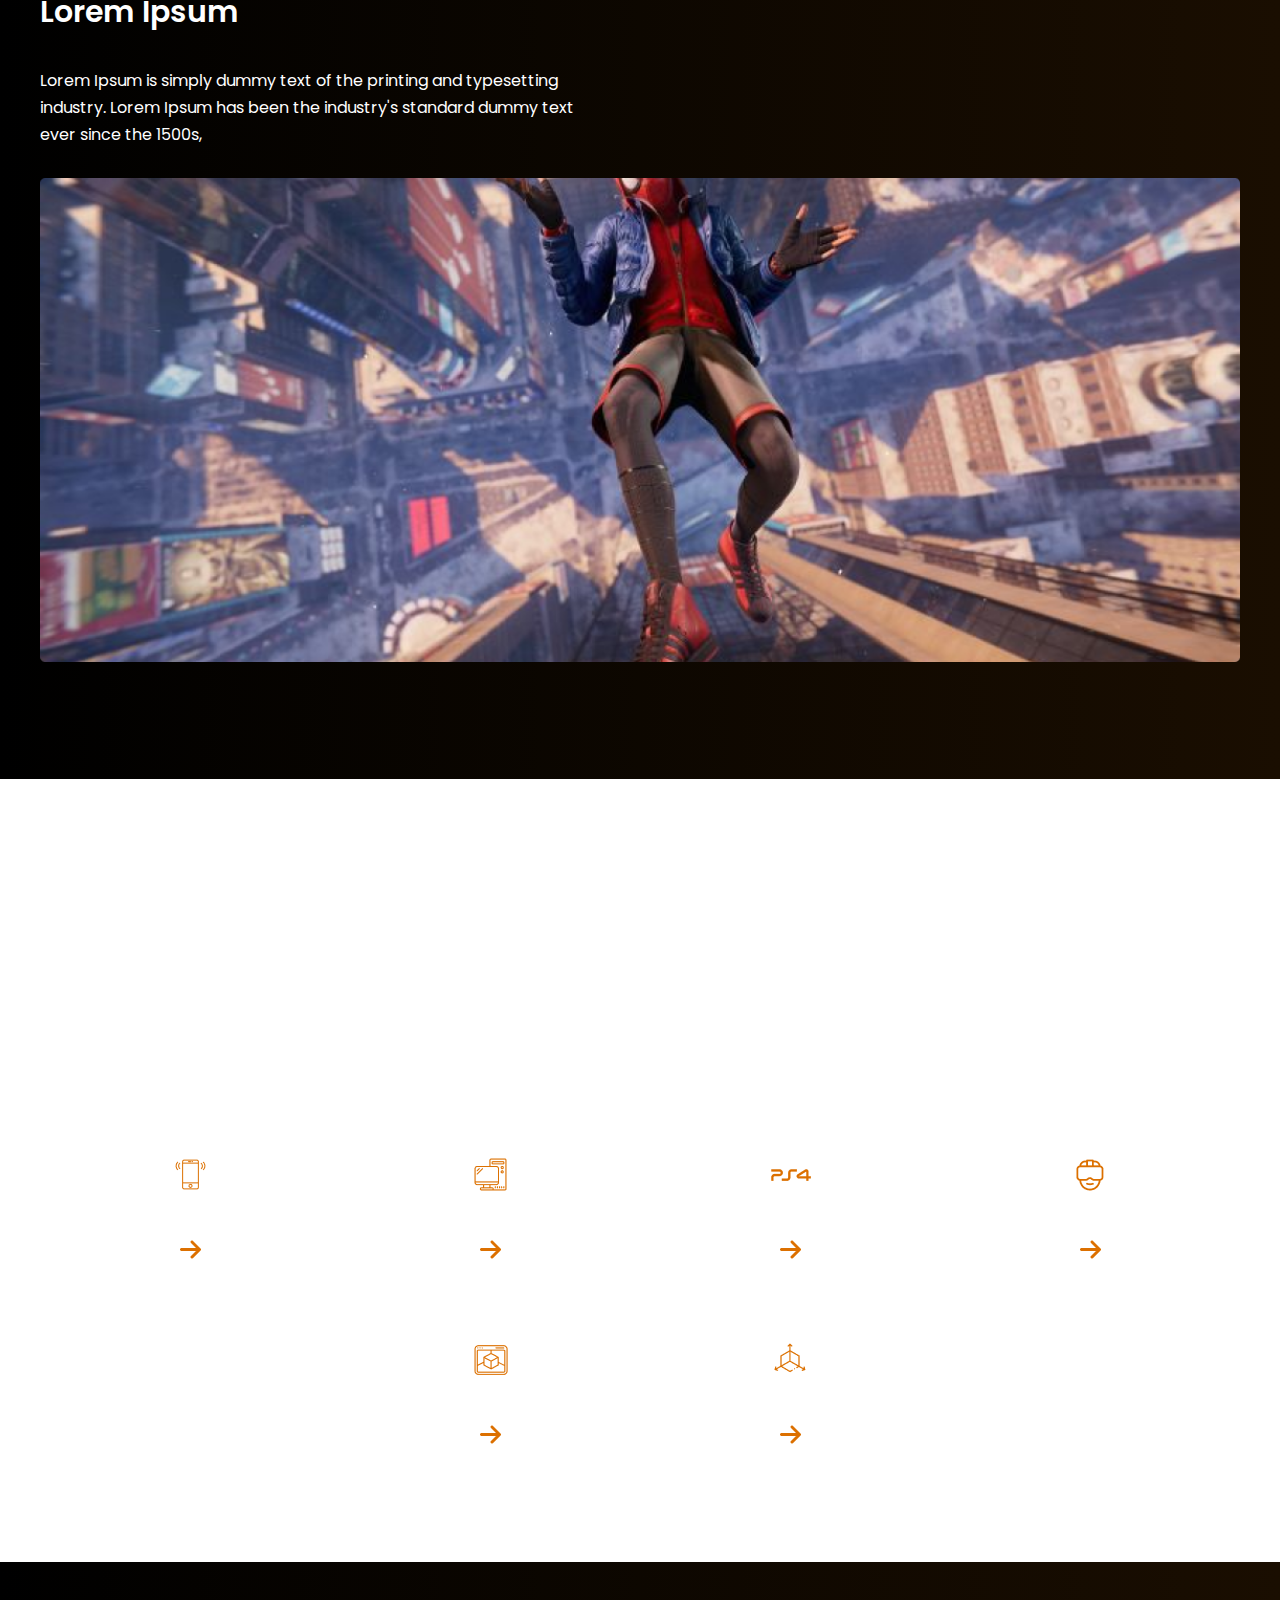
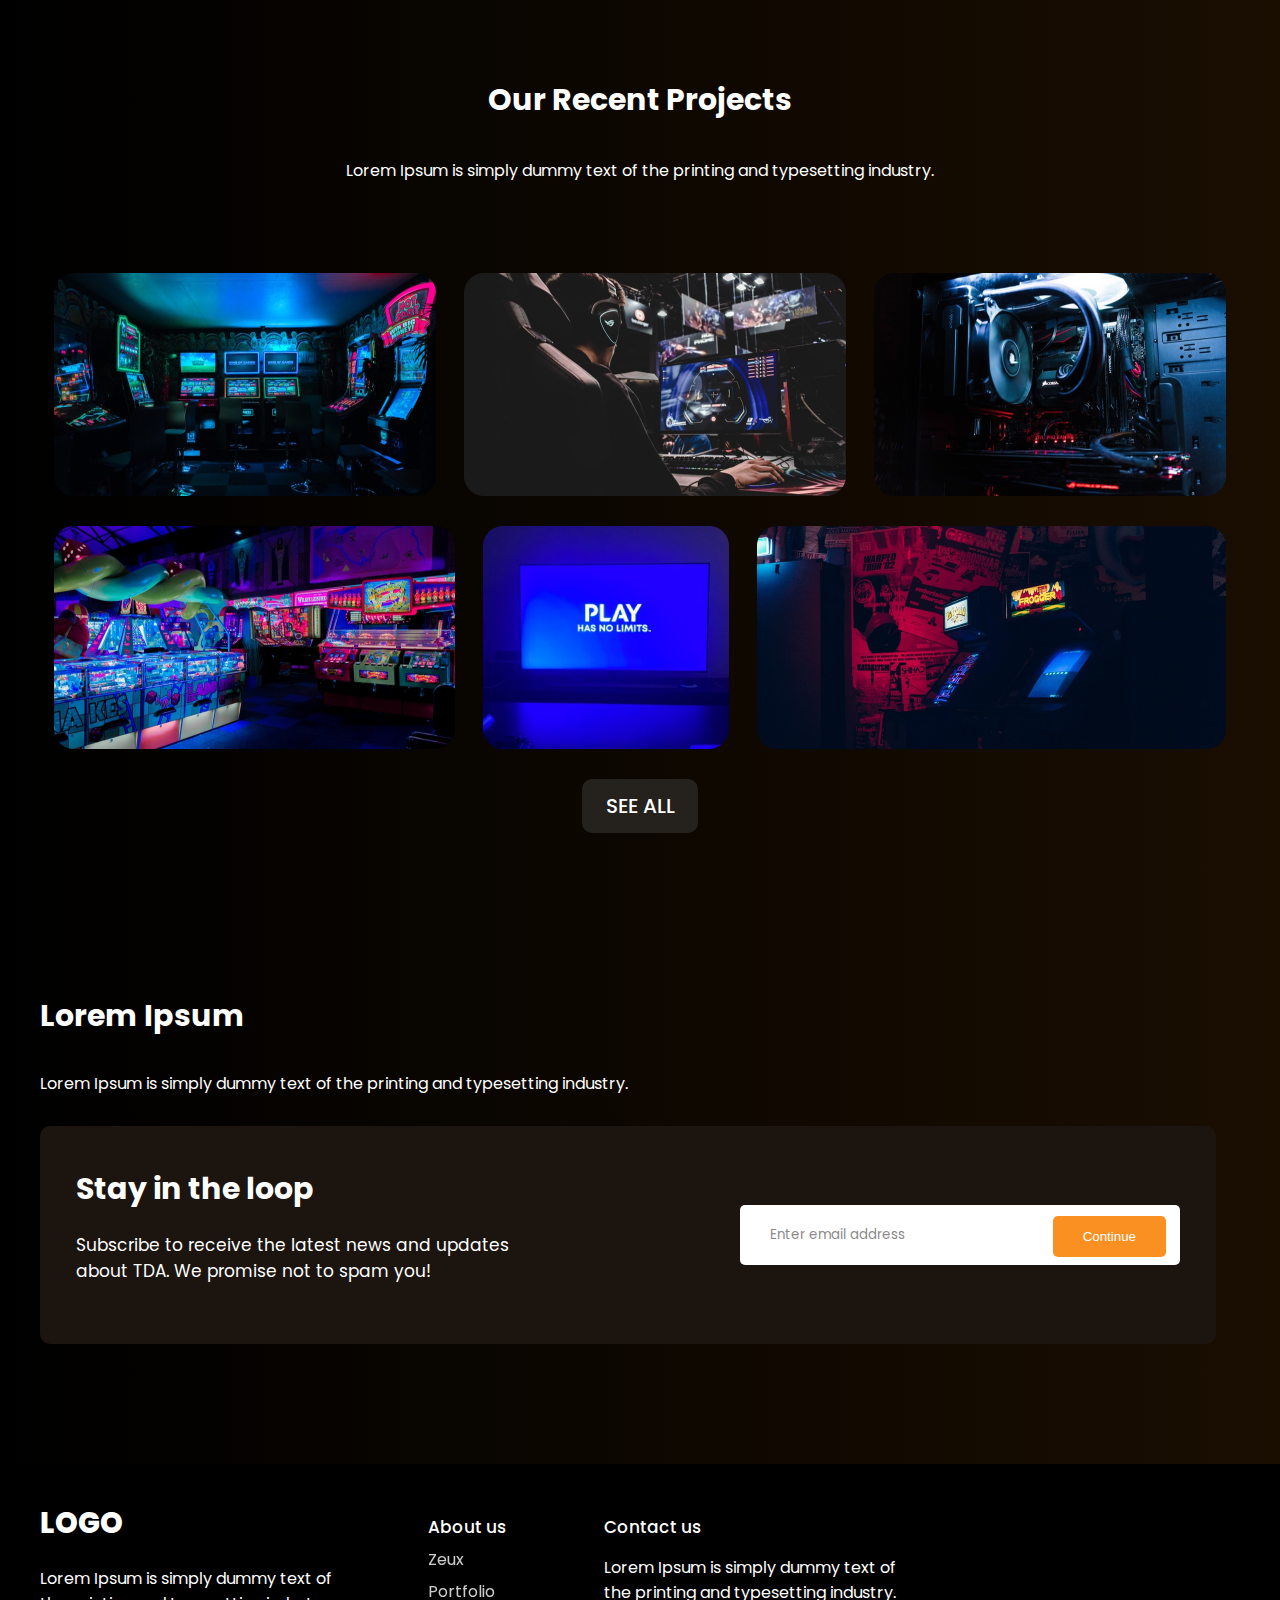
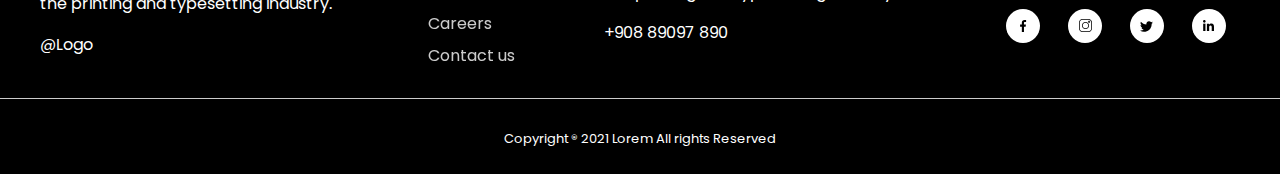
==== commit 66ab1596: "Подправит грамматику, создаст HTML разметку для элементов reviews" ====
--- a/index.html
+++ b/index.html
@@ -186,7 +186,7 @@
             </div>
         </div>
         <hr>
-        <p class="copyright">Copyright ® 2021 Lorem All rights Rerved</p>
+        <p class="copyright">Copyright ® 2021 Lorem All rights Reserved</p>
     </footer>
 </body>
 
--- a/css/main.css
+++ b/css/main.css
@@ -345,6 +345,10 @@
     right: 50px;
 }
 
+.email .block.portfolio {
+    background-color: #1B1B1B;
+}
+
 .hero-about {
     position: relative;
 }
@@ -541,12 +545,16 @@
    flex-direction: column;
    justify-content: center;
    align-items: center;
-   margin-bottom: 100px;
+   margin-bottom: 77px;
+}
+
+.breadcrumbs.portfolio {
+    margin-bottom: 15px;
 }
 
 .hero-portfolio .info {
     text-align: center;
-    margin: 45px 0;
+    margin-bottom: 45px;
 }
 
 .hero-portfolio .info .breadcrumbs__list {
@@ -559,7 +567,7 @@
 .hero-portfolio .info h1 {
     font-size: 33px;
     font-weight: 600;
-    margin-bottom: 30px;
+    margin-bottom: 13px;
 }
 
 .hero-portfolio .blocks {
@@ -619,7 +627,7 @@
 .video-player  {
     position: relative;
     height: 367px;
-    margin-bottom: 80px;
+    margin-bottom: 182px;
 }
 
 .video-player .info {
@@ -653,7 +661,7 @@
     height: 355px;
     border-radius: 14px;
     position: absolute;
-    left: 30px;
+    left: 80px;
     top: 10px;
 
 }
@@ -662,6 +670,55 @@
     width: auto;
     height: auto;
 }
+
+.articles {
+    margin-bottom: 102px;
+}
+
+.articles__block {
+    display: flex;
+    margin: 80px 45px;
+    justify-content: space-between;
+}
+
+.articles__block--info {
+    width: 536px;
+    height: 464px;
+    
+}
+
+.article__preview img {
+    width: 496px;
+    height: 489px;
+    padding-top: 50px;
+    margin: 0 45px;
+}
+
+.article__block--text,
+.button__more {
+    margin: 46px 45px;
+
+}
+
+h2.article__block--text {
+    font-size: 30px;
+    font-weight: 500;
+}
+
+p.article__block--text {
+    font-size: 17px;
+}
+
+.button__more {
+    background-color: #DC7000;
+    padding: 16px 42px;
+}
+
+
+/* 
+Блок с Ревью
+*/
+
 
 footer {
     background: #000;
